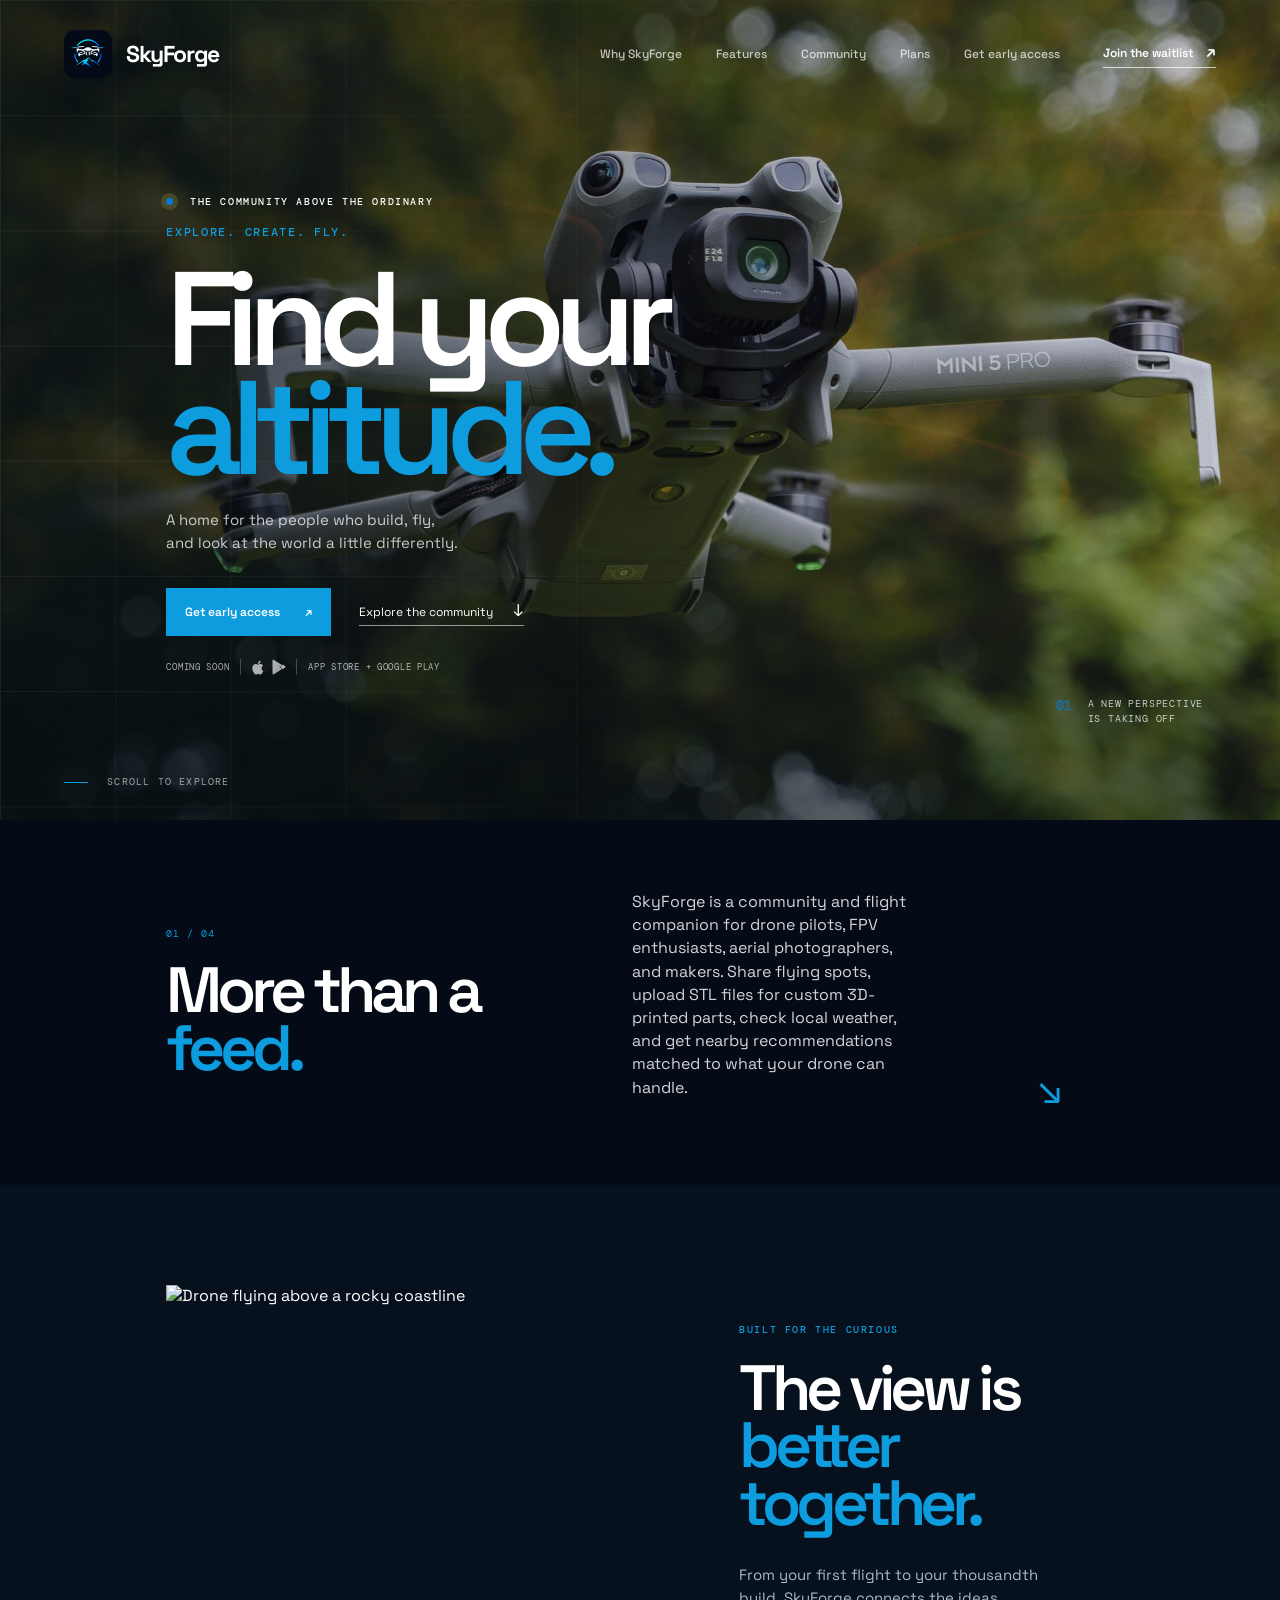
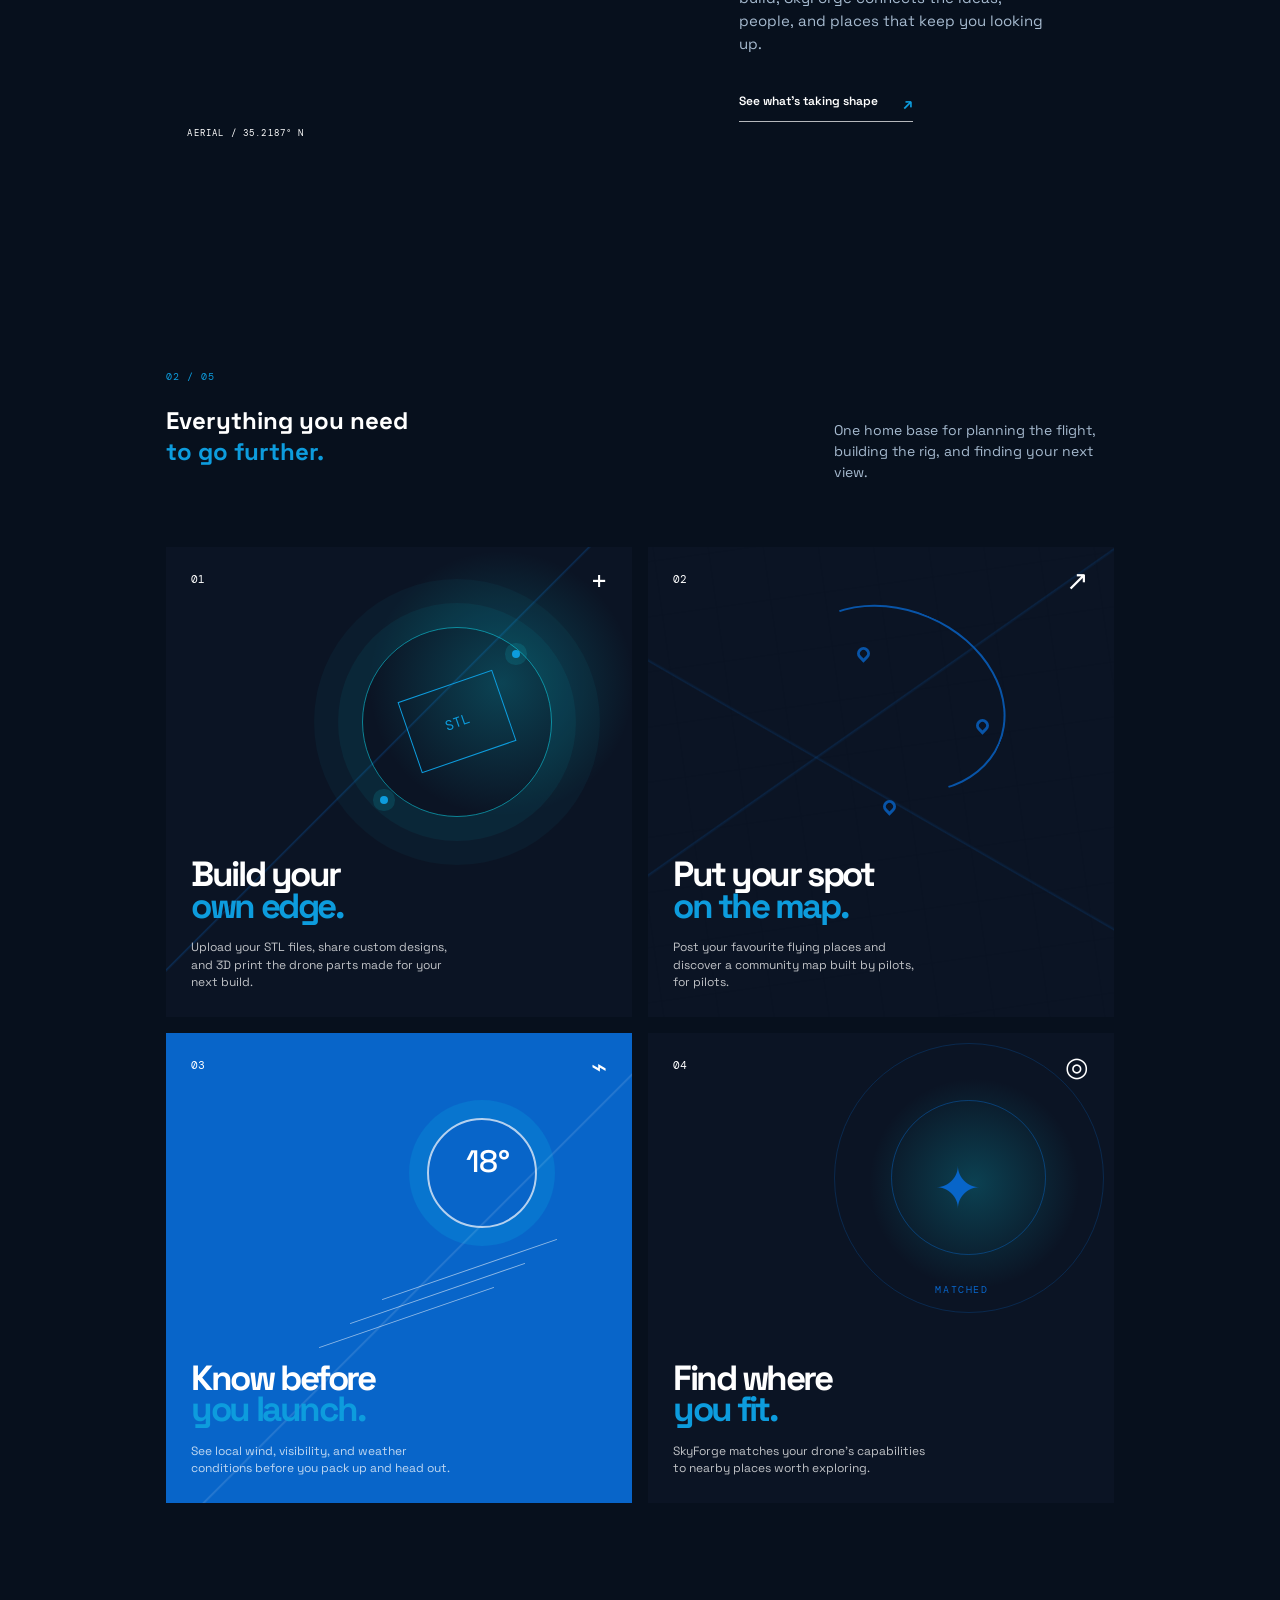
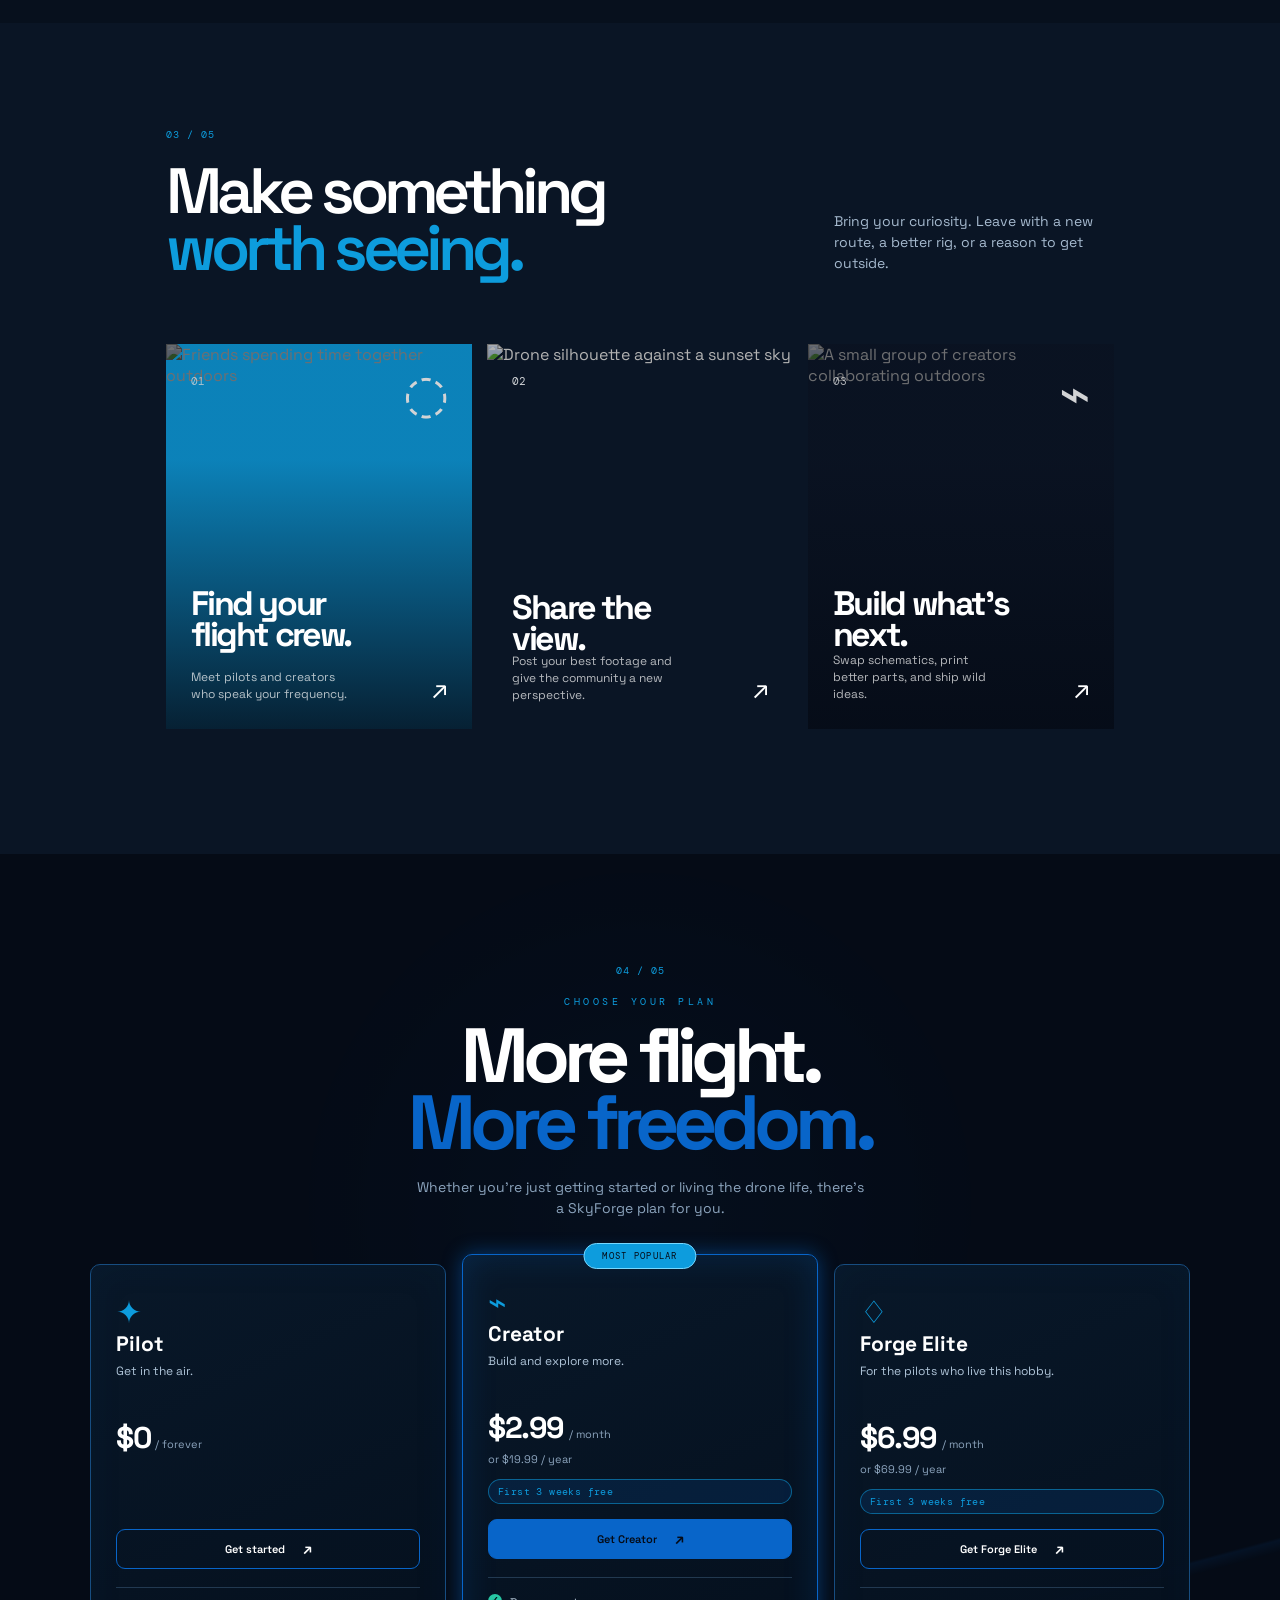
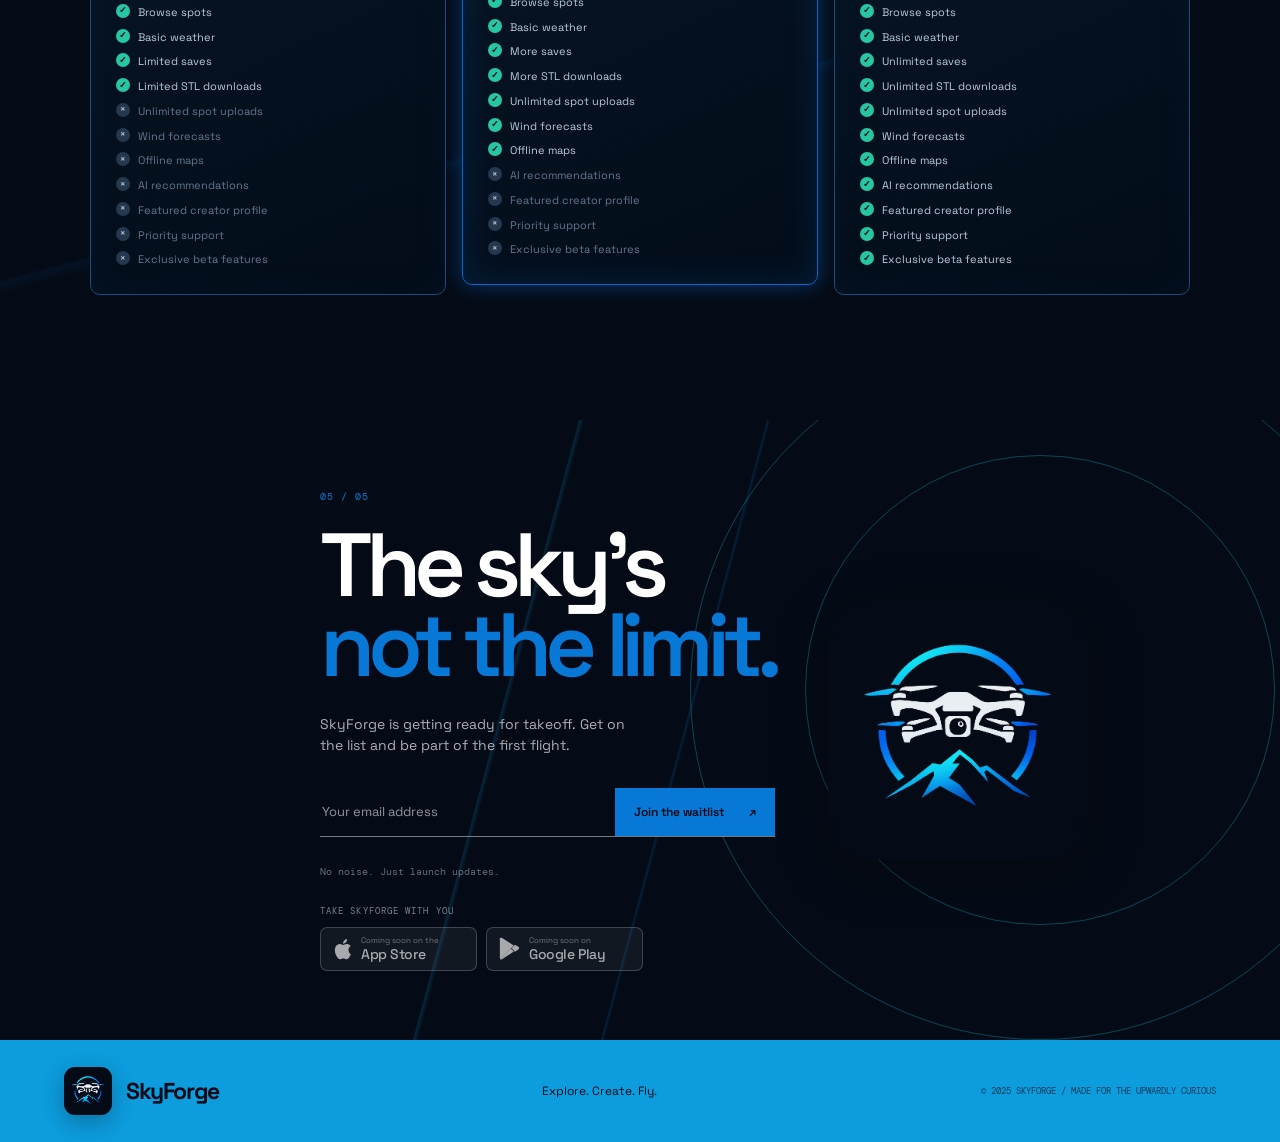
==== index.html @ 6ce34bd1 "Show app availability in hero" ====
<!doctype html>
<html lang="en">
  <head>
    <meta charset="UTF-8" />
    <meta name="viewport" content="width=device-width, initial-scale=1.0" />
    <meta name="description" content="SkyForge is the home base for pilots, makers, and curious people who see the world from above." />
    <title>SkyForge — Find your altitude</title>
    <link rel="icon" type="image/png" href="logo-transparent.png" />
    <link rel="preconnect" href="https://fonts.googleapis.com" />
    <link rel="preconnect" href="https://fonts.gstatic.com" crossorigin />
    <link href="https://fonts.googleapis.com/css2?family=DM+Mono:wght@400;500&family=Space+Grotesk:wght@400;500;600;700&display=swap" rel="stylesheet" />
    <link rel="stylesheet" href="styles.css" />
  </head>
  <body>
    <header class="site-header">
      <a class="brand" href="#top" aria-label="SkyForge home">
        <img class="brand-icon" src="logo-transparent.png" alt="" />
        <span>SkyForge</span>
      </a>
      <nav class="nav-links" aria-label="Main navigation">
        <a href="#why">Why SkyForge</a>
        <a href="#features">Features</a>
        <a href="#community">Community</a>
        <a href="#plans">Plans</a>
        <a href="#join">Get early access</a>
      </nav>
      <a class="nav-cta" href="#join">Join the waitlist <span aria-hidden="true">↗</span></a>
      <button class="menu-toggle" aria-label="Open navigation" aria-expanded="false"><span></span><span></span></button>
    </header>

    <main id="top">
      <section class="hero" aria-labelledby="hero-title">
        <div class="hero-art" role="img" aria-label="Aerial view of a mountain ridge and forest"></div>
        <div class="hero-scrim"></div>
        <div class="hero-grid"></div>
        <div class="hero-copy reveal">
          <p class="eyebrow"><span class="live-dot"></span> The community above the ordinary</p>
          <p class="hero-slogan">Explore. Create. Fly.</p>
          <h1 id="hero-title">Find your<br /><em>altitude.</em></h1>
          <p class="hero-intro">A home for the people who build, fly, and look at the world a little differently.</p>
          <div class="hero-actions">
            <a class="button button-primary" href="#join">Get early access <span aria-hidden="true">↗</span></a>
            <a class="text-link" href="#community">Explore the community <span aria-hidden="true">↓</span></a>
          </div>
          <div class="hero-apps" aria-label="SkyForge mobile apps coming soon">
            <span>Coming soon</span>
            <div class="hero-store-marks" aria-hidden="true">
              <svg class="hero-store-mark" viewBox="0 0 24 28"><path d="M19.7 14.8c0-3.1 2.6-4.6 2.7-4.7-1.5-2.1-3.8-2.4-4.6-2.5-2-.2-3.9 1.2-4.9 1.2-1 0-2.5-1.2-4.2-1.2-2.2 0-4.2 1.3-5.3 3.3-2.3 4-.6 9.9 1.6 13.1 1.1 1.6 2.3 3.3 4 3.2 1.6-.1 2.2-1 4.1-1s2.4 1 4.1 1c1.7 0 2.8-1.6 3.8-3.2 1.2-1.8 1.7-3.6 1.7-3.7-.1 0-3-.9-3-5.5ZM16.5 5.5c.9-1.1 1.5-2.6 1.3-4.1-1.3.1-2.9.9-3.8 2-.8.9-1.5 2.4-1.3 3.8 1.4.1 2.8-.7 3.8-1.7Z" /></svg>
              <svg class="hero-store-mark hero-play-mark" viewBox="0 0 28 31"><path d="M1.6 1.1c-.4.5-.6 1.2-.6 2v24.8c0 .8.2 1.5.6 2L15.7 15.5 1.6 1.1Z" /><path d="m19.8 19.6-4.1-4.1L1.6 29.9c.6.6 1.5.7 2.4.2l15.8-10.5Z" /><path d="m19.8 11.4-15.8-10c-.9-.6-1.8-.4-2.4.2l14.1 14.1 4.1-4.3Z" /><path d="m26 13.3-4.6-2.9-4.6 4.8 4.6 4.6 4.6-2.9c1.4-.9 1.4-2.7 0-3.6Z" /></svg>
            </div>
            <span>App Store + Google Play</span>
          </div>
        </div>
        <div class="hero-stat reveal reveal-delay-1">
          <span class="stat-number">01</span>
          <span class="stat-label">A new perspective<br />is taking off</span>
        </div>
        <div class="scroll-cue"><span></span> Scroll to explore</div>
      </section>

      <section class="signal-band" id="why" aria-label="SkyForge highlights">
        <div class="signal-intro"><span class="section-index">01 / 04</span><h2>More than a<br /><em>feed.</em></h2></div>
        <p class="signal-description">SkyForge is a community and flight companion for drone pilots, FPV enthusiasts, aerial photographers, and makers. Share flying spots, upload STL files for custom 3D-printed parts, check local weather, and get nearby recommendations matched to what your drone can handle.</p>
        <div class="signal-arrow" aria-hidden="true">↘</div>
      </section>

      <section class="manifesto" aria-labelledby="manifesto-title">
        <div class="manifesto-image image-frame">
          <img src="https://images.unsplash.com/photo-1473968512647-3e447244af8f?auto=format&fit=crop&w=1200&q=85" alt="Drone flying above a rocky coastline" />
          <span class="image-label">AERIAL / 35.2187° N</span>
        </div>
        <div class="manifesto-copy">
          <p class="eyebrow dark-eyebrow">Built for the curious</p>
          <h2 id="manifesto-title">The view is<br /><em>better together.</em></h2>
          <p>From your first flight to your thousandth build, SkyForge connects the ideas, people, and places that keep you looking up.</p>
          <a class="arrow-link" href="#join">See what’s taking shape <span aria-hidden="true">↗</span></a>
        </div>
      </section>

      <section class="features" id="features" aria-labelledby="features-title">
        <div class="features-heading">
          <div>
            <span class="section-index">02 / 05</span>
            <h2 id="features-title">Everything you need<br /><em>to go further.</em></h2>
          </div>
          <p>One home base for planning the flight, building the rig, and finding your next view.</p>
        </div>
        <div class="feature-grid">
          <article class="feature-card feature-build">
            <div class="feature-topline"><span class="feature-number">01</span><span class="feature-symbol">+</span></div>
            <div class="feature-visual build-visual" aria-hidden="true"><span class="build-ring"></span><span class="build-part">STL</span><span class="build-node build-node-one"></span><span class="build-node build-node-two"></span></div>
            <div class="feature-copy"><h3>Build your<br /><em>own edge.</em></h3><p>Upload your STL files, share custom designs, and 3D print the drone parts made for your next build.</p></div>
          </article>
          <article class="feature-card feature-map">
            <div class="feature-topline"><span class="feature-number">02</span><span class="feature-symbol">↗</span></div>
            <div class="feature-visual map-visual" aria-hidden="true"><span class="map-grid"></span><span class="map-route"></span><span class="map-pin pin-one"></span><span class="map-pin pin-two"></span><span class="map-pin pin-three"></span></div>
            <div class="feature-copy"><h3>Put your spot<br /><em>on the map.</em></h3><p>Post your favourite flying places and discover a community map built by pilots, for pilots.</p></div>
          </article>
          <article class="feature-card feature-weather">
            <div class="feature-topline"><span class="feature-number">03</span><span class="feature-symbol">⌁</span></div>
            <div class="feature-visual weather-visual" aria-hidden="true"><span class="weather-sun"></span><span class="weather-line line-one"></span><span class="weather-line line-two"></span><span class="weather-line line-three"></span><span class="weather-temp">18°</span></div>
            <div class="feature-copy"><h3>Know before<br /><em>you launch.</em></h3><p>See local wind, visibility, and weather conditions before you pack up and head out.</p></div>
          </article>
          <article class="feature-card feature-match">
            <div class="feature-topline"><span class="feature-number">04</span><span class="feature-symbol">◎</span></div>
            <div class="feature-visual match-visual" aria-hidden="true"><span class="match-orbit orbit-small"></span><span class="match-orbit orbit-large"></span><span class="match-drone">✦</span><span class="match-label">MATCHED</span></div>
            <div class="feature-copy"><h3>Find where<br /><em>you fit.</em></h3><p>SkyForge matches your drone's capabilities to nearby places worth exploring.</p></div>
          </article>
        </div>
      </section>

      <section class="community" id="community" aria-labelledby="community-title">
        <div class="community-heading">
          <div><span class="section-index">03 / 05</span><h2 id="community-title">Make something<br /><em>worth seeing.</em></h2></div>
          <p>Bring your curiosity. Leave with a new route, a better rig, or a reason to get outside.</p>
        </div>
        <div class="community-grid">
          <article class="community-card card-orange card-photo">
            <img src="https://images.unsplash.com/photo-1529156069898-49953e39b3ac?auto=format&fit=crop&w=900&q=85" alt="Friends spending time together outdoors" />
            <div><span class="card-number">01</span><span class="card-icon">◌</span></div>
            <h3>Find your<br />flight crew.</h3>
            <p>Meet pilots and creators who speak your frequency.</p>
            <span class="card-arrow" aria-hidden="true">↗</span>
          </article>
          <article class="community-card card-image">
            <img src="https://images.unsplash.com/photo-1508614589041-895b88991e3e?auto=format&fit=crop&w=900&q=85" alt="Drone silhouette against a sunset sky" />
            <div class="image-card-overlay"><span class="card-number">02</span><h3>Share the<br />view.</h3><p>Post your best footage and give the community a new perspective.</p><span class="card-arrow" aria-hidden="true">↗</span></div>
          </article>
          <article class="community-card card-dark card-photo">
            <img src="https://images.unsplash.com/photo-1521737711867-e3b97375f902?auto=format&fit=crop&w=900&q=85" alt="A small group of creators collaborating outdoors" />
            <div><span class="card-number">03</span><span class="card-icon">⌁</span></div>
            <h3>Build what’s<br />next.</h3>
            <p>Swap schematics, print better parts, and ship wild ideas.</p>
            <span class="card-arrow" aria-hidden="true">↗</span>
          </article>
        </div>
      </section>

      <section class="plans" id="plans" aria-labelledby="plans-title">
        <div class="plans-heading">
          <span class="section-index plans-index">04 / 05</span>
          <p class="plans-kicker">Choose your plan</p>
          <h2 id="plans-title">More flight.<br /><em>More freedom.</em></h2>
          <p class="plans-intro">Whether you're just getting started or living the drone life, there's a SkyForge plan for you.</p>
        </div>
        <div class="plan-grid">
          <article class="plan-card">
            <div class="plan-icon">✦</div>
            <h3>Pilot</h3>
            <p class="plan-tagline">Get in the air.</p>
            <p class="plan-price"><strong>$0</strong><span>/ forever</span></p>
            <p class="plan-trial plan-trial-placeholder" aria-hidden="true">First 3 weeks free</p>
            <a class="plan-button" href="#join">Get started <span aria-hidden="true">↗</span></a>
            <ul class="plan-benefits">
              <li>Browse spots</li><li>Basic weather</li><li>Limited saves</li><li>Limited STL downloads</li><li class="unavailable">Unlimited spot uploads</li><li class="unavailable">Wind forecasts</li><li class="unavailable">Offline maps</li><li class="unavailable">AI recommendations</li><li class="unavailable">Featured creator profile</li><li class="unavailable">Priority support</li><li class="unavailable">Exclusive beta features</li>
            </ul>
          </article>
          <article class="plan-card plan-card-featured">
            <span class="popular-badge">Most popular</span>
            <div class="plan-icon">⌁</div>
            <h3>Creator</h3>
            <p class="plan-tagline">Build and explore more.</p>
            <p class="plan-price"><strong>$2.99</strong><span>/ month<br />or $19.99 / year</span></p>
            <p class="plan-trial">First 3 weeks free</p>
            <a class="plan-button" href="#join">Get Creator <span aria-hidden="true">↗</span></a>
            <ul class="plan-benefits">
              <li>Browse spots</li><li>Basic weather</li><li>More saves</li><li>More STL downloads</li><li>Unlimited spot uploads</li><li>Wind forecasts</li><li>Offline maps</li><li class="unavailable">AI recommendations</li><li class="unavailable">Featured creator profile</li><li class="unavailable">Priority support</li><li class="unavailable">Exclusive beta features</li>
            </ul>
          </article>
          <article class="plan-card">
            <div class="plan-icon">♢</div>
            <h3>Forge Elite</h3>
            <p class="plan-tagline">For the pilots who live this hobby.</p>
            <p class="plan-price"><strong>$6.99</strong><span>/ month<br />or $69.99 / year</span></p>
            <p class="plan-trial">First 3 weeks free</p>
            <a class="plan-button" href="#join">Get Forge Elite <span aria-hidden="true">↗</span></a>
            <ul class="plan-benefits">
              <li>Browse spots</li><li>Basic weather</li><li>Unlimited saves</li><li>Unlimited STL downloads</li><li>Unlimited spot uploads</li><li>Wind forecasts</li><li>Offline maps</li><li>AI recommendations</li><li>Featured creator profile</li><li>Priority support</li><li>Exclusive beta features</li>
            </ul>
          </article>
        </div>
      </section>

      <section class="join-section" id="join" aria-labelledby="join-title">
        <div class="join-orbit orbit-one"></div><div class="join-orbit orbit-two"></div>
        <div class="join-content">
          <span class="section-index light-index">05 / 05</span>
          <h2 id="join-title">The sky’s<br /><em>not the limit.</em></h2>
          <p>SkyForge is getting ready for takeoff. Get on the list and be part of the first flight.</p>
          <form class="waitlist-form" id="waitlist-form">
            <label class="sr-only" for="email">Your email address</label>
            <input id="email" name="email" type="email" placeholder="Your email address" autocomplete="email" required />
            <button class="button button-light" type="submit">Join the waitlist <span aria-hidden="true">↗</span></button>
          </form>
          <p class="form-note" id="form-note">No noise. Just launch updates.</p>
          <div class="app-downloads" aria-label="SkyForge mobile apps coming soon">
            <p class="app-downloads-label">Take SkyForge with you</p>
            <div class="store-badges">
              <div class="store-badge" aria-label="Coming soon to the App Store">
                <svg class="store-mark apple-mark" viewBox="0 0 24 28" aria-hidden="true"><path d="M19.7 14.8c0-3.1 2.6-4.6 2.7-4.7-1.5-2.1-3.8-2.4-4.6-2.5-2-.2-3.9 1.2-4.9 1.2-1 0-2.5-1.2-4.2-1.2-2.2 0-4.2 1.3-5.3 3.3-2.3 4-.6 9.9 1.6 13.1 1.1 1.6 2.3 3.3 4 3.2 1.6-.1 2.2-1 4.1-1s2.4 1 4.1 1c1.7 0 2.8-1.6 3.8-3.2 1.2-1.8 1.7-3.6 1.7-3.7-.1 0-3-.9-3-5.5ZM16.5 5.5c.9-1.1 1.5-2.6 1.3-4.1-1.3.1-2.9.9-3.8 2-.8.9-1.5 2.4-1.3 3.8 1.4.1 2.8-.7 3.8-1.7Z" /></svg>
                <span><small>Coming soon on the</small><strong>App Store</strong></span>
              </div>
              <div class="store-badge" aria-label="Coming soon on Google Play">
                <svg class="store-mark play-mark" viewBox="0 0 28 31" aria-hidden="true"><path d="M1.6 1.1c-.4.5-.6 1.2-.6 2v24.8c0 .8.2 1.5.6 2L15.7 15.5 1.6 1.1Z" /><path d="m19.8 19.6-4.1-4.1L1.6 29.9c.6.6 1.5.7 2.4.2l15.8-10.5Z" /><path d="m19.8 11.4-15.8-10c-.9-.6-1.8-.4-2.4.2l14.1 14.1 4.1-4.3Z" /><path d="m26 13.3-4.6-2.9-4.6 4.8 4.6 4.6 4.6-2.9c1.4-.9 1.4-2.7 0-3.6Z" /></svg>
                <span><small>Coming soon on</small><strong>Google Play</strong></span>
              </div>
            </div>
          </div>
        </div>
        <img class="join-logo" src="logo-transparent.png" alt="" aria-hidden="true" />
      </section>
    </main>

    <footer class="site-footer">
      <a class="brand" href="#top"><img class="brand-icon" src="logo-transparent.png" alt="" /><span>SkyForge</span></a>
      <p>Explore. Create. Fly.</p>
      <p class="footer-meta">© 2025 SkyForge / Made for the upwardly curious</p>
    </footer>
    <script src="script.js"></script>
  </body>
</html>
---- styles.css ----
:root {
  --ink: #050b16;
  --muted: #60758d;
  --cream: #07101d;
  --orange: #0d9cdd;
  --orange-deep: #0865c9;
  --lime: #0878d6;
  --line: rgba(18, 24, 32, .16);
  --mono: "DM Mono", monospace;
  --display: "Space Grotesk", sans-serif;
}

* { box-sizing: border-box; }
html { scroll-behavior: smooth; }
body { margin: 0; color: var(--ink); background: var(--cream); font-family: var(--display); }
a { color: inherit; text-decoration: none; }
button, input { font: inherit; }
.sr-only { position: absolute; width: 1px; height: 1px; padding: 0; margin: -1px; overflow: hidden; clip: rect(0,0,0,0); white-space: nowrap; border: 0; }

.site-header { position: absolute; z-index: 10; top: 0; left: 0; width: 100%; padding: 30px 5vw; display: flex; align-items: center; justify-content: space-between; color: white; }
.brand { display: inline-flex; align-items: center; gap: 14px; font-weight: 700; font-size: 23px; letter-spacing: -.06em; }
.brand-icon { width: 48px; height: 48px; border: 3px solid var(--ink); border-radius: 11px; background: var(--ink); box-shadow: 0 7px 22px rgba(5, 11, 22, .28); }
.nav-links { display: flex; gap: 34px; margin-left: auto; margin-right: 43px; font-size: 12px; font-weight: 500; }
.nav-links a { opacity: .72; transition: opacity .2s; }.nav-links a:hover { opacity: 1; }
.nav-cta { border-bottom: 1px solid rgba(255,255,255,.7); padding-bottom: 5px; font-size: 12px; font-weight: 600; }.nav-cta span { margin-left: 10px; font-size: 16px; }
.menu-toggle { display: none; border: 0; background: none; color: white; padding: 8px; }.menu-toggle span { display: block; width: 23px; height: 1px; margin: 5px; background: currentColor; }

.hero { height: min(820px, 92vh); min-height: 650px; position: relative; display: flex; align-items: center; color: white; overflow: hidden; background: #050b16; }
.hero-art { position: absolute; inset: 0; background: url("drone-hero.jpg") center center / cover; transform: scale(1.03); animation: drift 14s ease-out both; }
.hero-scrim { position: absolute; inset: 0; background: linear-gradient(90deg, rgba(6,15,20,.8) 0%, rgba(6,15,20,.35) 50%, rgba(6,15,20,.08) 100%), linear-gradient(0deg, rgba(5,12,15,.55), transparent 35%); }
.hero-grid { position: absolute; inset: 0; opacity: .15; background-image: linear-gradient(rgba(255,255,255,.4) 1px, transparent 1px), linear-gradient(90deg, rgba(255,255,255,.4) 1px, transparent 1px); background-size: 9vw 9vw; mask-image: linear-gradient(90deg, black, transparent 70%); }
.hero-copy { position: relative; z-index: 1; width: min(800px, 85vw); margin-left: 13vw; margin-top: 50px; }.eyebrow { margin: 0 0 24px; font: 500 10px var(--mono); letter-spacing: .16em; text-transform: uppercase; }.hero-slogan { margin: -8px 0 25px; color: var(--orange); font: 500 12px var(--mono); letter-spacing: .14em; text-transform: uppercase; }.live-dot { display: inline-block; width: 7px; height: 7px; margin-right: 9px; border-radius: 50%; background: var(--lime); box-shadow: 0 0 0 5px rgba(213,243,107,.15); }
h1, h2, h3, p { margin-top: 0; }.hero h1 { margin-bottom: 26px; font-size: clamp(70px, 10.4vw, 155px); line-height: .82; letter-spacing: -.09em; font-weight: 600; }.hero h1 em, h2 em { color: var(--orange); font-style: normal; }.hero-intro { width: 300px; margin-bottom: 34px; color: rgba(255,255,255,.76); font-size: 15px; line-height: 1.5; }.hero-actions { display: flex; align-items: center; gap: 28px; }.hero-apps { display: flex; align-items: center; gap: 11px; margin-top: 23px; color: rgba(255,255,255,.66); font: 9px var(--mono); letter-spacing: .08em; text-transform: uppercase; }.hero-store-marks { display: flex; align-items: center; gap: 8px; padding: 0 10px; border-right: 1px solid rgba(255,255,255,.24); border-left: 1px solid rgba(255,255,255,.24); }.hero-store-mark { width: 13px; height: 15px; fill: currentColor; }.hero-play-mark { width: 14px; height: 16px; }.button { display: inline-flex; align-items: center; justify-content: center; gap: 25px; border: 0; padding: 16px 19px; font-size: 12px; font-weight: 600; cursor: pointer; transition: background .2s, transform .2s; }.button:hover { transform: translateY(-2px); }.button-primary { color: white; background: var(--orange); }.button-primary:hover { background: var(--orange-deep); }.text-link { padding-bottom: 4px; border-bottom: 1px solid rgba(255,255,255,.55); font-size: 12px; }.text-link span { margin-left: 17px; font-size: 17px; }.hero-stat { position: absolute; right: 6vw; bottom: 94px; z-index: 1; display: flex; gap: 16px; align-items: flex-start; }.stat-number { color: var(--lime); font: 13px var(--mono); }.stat-label { color: rgba(255,255,255,.75); font: 10px/1.45 var(--mono); text-transform: uppercase; letter-spacing: .08em; }.scroll-cue { position: absolute; z-index: 1; bottom: 32px; left: 5vw; color: rgba(255,255,255,.6); font: 10px var(--mono); letter-spacing: .12em; text-transform: uppercase; }.scroll-cue span { display: inline-block; width: 24px; height: 1px; margin-right: 12px; vertical-align: middle; background: var(--orange); }
h1, h2, h3, p { margin-top: 0; }.hero h1 { margin-bottom: 26px; font-size: clamp(70px, 10.4vw, 155px); line-height: .82; letter-spacing: -.09em; font-weight: 600; }.hero h1 em, h2 em { color: var(--orange); font-style: normal; }.hero-intro { width: 300px; margin-bottom: 34px; color: rgba(255,255,255,.76); font-size: 15px; line-height: 1.5; }.hero-actions { display: flex; align-items: center; gap: 28px; }.button { display: inline-flex; align-items: center; justify-content: center; gap: 25px; border: 0; padding: 16px 19px; font-size: 12px; font-weight: 600; cursor: pointer; transition: background .2s, transform .2s; }.button:hover { transform: translateY(-2px); }.button-primary { color: white; background: var(--orange); }.button-primary:hover { background: var(--orange-deep); }.text-link { padding-bottom: 4px; border-bottom: 1px solid rgba(255,255,255,.55); font-size: 12px; }.text-link span { margin-left: 17px; font-size: 17px; }.hero-stat { position: absolute; right: 6vw; bottom: 94px; z-index: 1; display: flex; gap: 16px; align-items: flex-start; }.stat-number { color: var(--lime); font: 13px var(--mono); }.stat-label { color: rgba(255,255,255,.75); font: 10px/1.45 var(--mono); text-transform: uppercase; letter-spacing: .08em; }.scroll-cue { position: absolute; z-index: 1; bottom: 32px; left: 5vw; color: rgba(255,255,255,.6); font: 10px var(--mono); letter-spacing: .12em; text-transform: uppercase; }.scroll-cue span { display: inline-block; width: 24px; height: 1px; margin-right: 12px; vertical-align: middle; background: var(--orange); }

.signal-band { min-height: 300px; display: grid; grid-template-columns: 1.2fr 1fr .25fr; gap: 8vw; align-items: center; padding: 70px 13vw; background: var(--ink); color: white; }.section-index { display: block; margin-bottom: 22px; color: var(--orange); font: 10px var(--mono); letter-spacing: .1em; }.signal-band h2, .manifesto h2, .community h2, .join-section h2 { margin: 0; font-size: clamp(43px, 5vw, 74px); line-height: .9; letter-spacing: -.08em; font-weight: 600; }.signal-band h2 em { color: var(--orange); }.signal-description { max-width: 285px; font-size: 16px; line-height: 1.45; opacity: .82; }.signal-arrow { align-self: end; color: var(--orange); font-size: 40px; }
.manifesto { display: grid; grid-template-columns: 1.1fr .9fr; min-height: 650px; align-items: center; gap: 9vw; padding: 100px 13vw; color: white; background: #07101d; }.image-frame { position: relative; }.manifesto-image { height: 475px; overflow: hidden; }.manifesto-image img { width: 100%; height: 100%; object-fit: cover; filter: saturate(.8); }.image-label { position: absolute; bottom: 21px; left: 21px; color: white; font: 9px var(--mono); letter-spacing: .13em; }.dark-eyebrow { color: var(--orange); }.manifesto h2 { margin-bottom: 30px; }.manifesto-copy > p:not(.eyebrow) { max-width: 315px; color: #a6bacf; font-size: 15px; line-height: 1.55; }.arrow-link { display: inline-flex; gap: 25px; margin-top: 22px; border-bottom: 1px solid rgba(255,255,255,.7); padding-bottom: 7px; font-size: 12px; font-weight: 600; }.arrow-link span { color: var(--orange); font-size: 16px; }
.community { padding: 105px 13vw 125px; color: white; background: #0a1525; }.community-heading { display: flex; justify-content: space-between; align-items: end; margin-bottom: 66px; }.community-heading > p { max-width: 280px; margin-bottom: 4px; color: #a6bacf; font-size: 14px; line-height: 1.5; }.community-grid { display: grid; grid-template-columns: repeat(3, 1fr); gap: 15px; }.community-card { position: relative; min-height: 385px; padding: 25px; overflow: hidden; }.card-orange { color: var(--ink); background: var(--orange); }.card-dark { color: white; background: #0b1424; }.card-number { font: 11px var(--mono); opacity: .8; }.card-icon { position: absolute; right: 23px; top: 16px; font-size: 53px; font-weight: 300; }.community-card h3 { position: absolute; left: 25px; bottom: 78px; margin: 0; font-size: 34px; line-height: .93; letter-spacing: -.07em; }.community-card p { position: absolute; left: 25px; bottom: 26px; max-width: 170px; margin: 0; font-size: 12px; line-height: 1.4; opacity: .7; }.card-arrow { position: absolute; right: 24px; bottom: 23px; font-size: 26px; }.card-image { padding: 0; color: white; }.card-image img { width: 100%; height: 100%; object-fit: cover; filter: brightness(.7); transition: transform .6s; }.card-image:hover img { transform: scale(1.06); }.image-card-overlay { position: absolute; inset: 0; padding: 25px; }.image-card-overlay h3 { bottom: 25px; }
.card-photo { color: white; }.card-photo img { position: absolute; inset: 0; width: 100%; height: 100%; object-fit: cover; filter: brightness(.52) saturate(.8); transition: transform .6s; }.card-photo:after { content: ""; position: absolute; inset: 0; background: linear-gradient(0deg, rgba(5,11,22,.85), rgba(5,11,22,.18) 70%); pointer-events: none; }.card-photo > div, .card-photo h3, .card-photo p, .card-photo .card-arrow { z-index: 1; }.card-photo:hover img { transform: scale(1.06); }.image-card-overlay h3 { bottom: 74px; }.image-card-overlay p { bottom: 25px; }
.features { padding: 110px 13vw 120px; color: white; background: #07101d; }.features-heading { display: flex; align-items: end; justify-content: space-between; margin-bottom: 60px; }.features-heading > p { max-width: 280px; margin-bottom: 4px; color: #a6bacf; font-size: 14px; line-height: 1.5; }.feature-grid { display: grid; grid-template-columns: repeat(2, 1fr); gap: 16px; }.feature-card { position: relative; min-height: 470px; padding: 25px; overflow: hidden; color: white; background: #0b1424; }.feature-card:nth-child(2) { color: white; background: #0b1424; }.feature-card:nth-child(3) { color: white; background: #0865c9; }.feature-card:nth-child(4) { color: white; background: #0b1424; }.feature-topline { position: relative; z-index: 2; display: flex; justify-content: space-between; font: 11px var(--mono); }.feature-symbol { font-size: 27px; line-height: .7; }.feature-copy { position: absolute; z-index: 2; right: 25px; bottom: 25px; left: 25px; max-width: 300px; }.feature-copy h3 { margin-bottom: 17px; font-size: 35px; line-height: .9; letter-spacing: -.07em; }.feature-copy h3 em { color: var(--orange); font-style: normal; }.feature-copy p { max-width: 260px; margin-bottom: 0; font-size: 12px; line-height: 1.45; opacity: .74; }.feature-visual { position: absolute; inset: 0; overflow: hidden; }.build-visual { background: radial-gradient(circle at 72% 29%, rgba(13,224,244,.23), transparent 28%), linear-gradient(135deg, transparent 45%, rgba(8,125,244,.22) 45.2%, transparent 45.5%); }.build-ring { position: absolute; width: 190px; height: 190px; top: 80px; right: 80px; border: 1px solid rgba(13,224,244,.55); border-radius: 50%; box-shadow: 0 0 0 24px rgba(13,224,244,.05), 0 0 0 48px rgba(13,224,244,.04); }.build-part { position: absolute; top: 137px; right: 125px; display: grid; width: 100px; height: 75px; place-items: center; border: 1px solid var(--orange); color: var(--orange); font: 14px var(--mono); transform: rotate(-19deg); }.build-node { position: absolute; width: 8px; height: 8px; border-radius: 50%; background: var(--orange); box-shadow: 0 0 0 7px rgba(13,224,244,.12); }.build-node-one { top: 103px; right: 112px; }.build-node-two { top: 249px; right: 244px; }.map-visual { opacity: .8; background: linear-gradient(145deg, transparent 41%, rgba(8,125,244,.18) 41.2%, transparent 41.6%), linear-gradient(30deg, transparent 48%, rgba(8,125,244,.17) 48.2%, transparent 48.6%); }.map-grid { position: absolute; inset: 0; opacity: .35; background-image: linear-gradient(rgba(5,11,22,.18) 1px, transparent 1px), linear-gradient(90deg, rgba(5,11,22,.18) 1px, transparent 1px); background-size: 42px 42px; transform: rotate(-8deg) scale(1.3); }.map-route { position: absolute; top: 62px; right: 105px; width: 230px; height: 180px; border: 2px solid var(--orange-deep); border-left-color: transparent; border-bottom-color: transparent; border-radius: 50%; transform: rotate(23deg); }.map-pin { position: absolute; width: 13px; height: 13px; border: 3px solid currentColor; border-radius: 50% 50% 50% 0; color: var(--orange-deep); transform: rotate(-45deg); }.pin-one { top: 100px; right: 244px; }.pin-two { top: 172px; right: 125px; }.pin-three { top: 253px; right: 218px; }.weather-visual { background: linear-gradient(135deg, transparent 54%, rgba(255,255,255,.14) 54.2%, transparent 54.5%); }.weather-sun { position: absolute; top: 85px; right: 95px; width: 110px; height: 110px; border: 2px solid rgba(255,255,255,.7); border-radius: 50%; box-shadow: 0 0 0 18px rgba(13,224,244,.12); }.weather-temp { position: absolute; top: 108px; right: 122px; font-size: 31px; font-weight: 500; }.weather-line { position: absolute; right: 70px; width: 185px; height: 1px; background: rgba(255,255,255,.55); transform: rotate(-19deg); }.line-one { top: 236px; }.line-two { top: 260px; right: 102px; }.line-three { top: 284px; right: 133px; }.match-visual { background: radial-gradient(circle at 70% 32%, rgba(13,224,244,.22), transparent 23%); }.match-orbit { position: absolute; top: 67px; right: 68px; border: 1px solid rgba(8,125,244,.35); border-radius: 50%; }.orbit-small { width: 155px; height: 155px; }.orbit-large { width: 270px; height: 270px; top: 10px; right: 10px; border-color: rgba(8,125,244,.2); }.match-drone { position: absolute; top: 119px; right: 132px; color: var(--orange-deep); font-size: 57px; }.match-label { position: absolute; top: 250px; right: 125px; font: 10px var(--mono); letter-spacing: .16em; color: var(--orange-deep); }
.plans { position: relative; padding: 110px 6vw 125px; color: white; background: #050b16; overflow: hidden; }.plans:before { content: ""; position: absolute; inset: 0; opacity: .28; background: linear-gradient(165deg, transparent 68%, rgba(8,125,244,.25) 68.2%, transparent 69%), radial-gradient(circle at 50% 30%, rgba(8,125,244,.12), transparent 36%); pointer-events: none; }.plans-heading { position: relative; z-index: 1; text-align: center; }.plans-index { margin-bottom: 18px; color: var(--orange); }.plans-kicker { margin-bottom: 14px; color: var(--orange); font: 10px var(--mono); letter-spacing: .35em; text-transform: uppercase; }.plans h2 { margin-bottom: 20px; font-size: clamp(48px, 6vw, 82px); line-height: .88; letter-spacing: -.08em; }.plans h2 em { color: var(--orange-deep); font-style: normal; }.plans-intro { max-width: 450px; margin: 0 auto; color: #8ca4bd; font-size: 14px; line-height: 1.5; }.plan-grid { position: relative; z-index: 1; display: grid; grid-template-columns: repeat(3, 1fr); gap: 16px; max-width: 1100px; margin: 45px auto 0; }.plan-card { position: relative; min-height: 480px; padding: 27px 25px; border: 1px solid #174d80; border-radius: 10px; background: linear-gradient(155deg, rgba(9,24,42,.95), rgba(3,12,25,.95)); box-shadow: inset 0 0 35px rgba(7,60,111,.08); }.plan-card-featured { border-color: var(--orange-deep); box-shadow: 0 0 20px rgba(8,125,244,.4), inset 0 0 35px rgba(8,125,244,.16); transform: translateY(-10px); }.popular-badge { position: absolute; top: -12px; left: 50%; padding: 6px 18px; border: 1px solid #76d8ff; border-radius: 30px; color: var(--ink); background: var(--orange); font: 9px var(--mono); letter-spacing: .14em; text-transform: uppercase; transform: translateX(-50%); white-space: nowrap; }.plan-icon { height: 38px; color: var(--orange); font-size: 31px; }.plan-card h3 { margin: 0 0 6px; font-size: 21px; }.plan-tagline { min-height: 36px; margin-bottom: 19px; color: #afc4d8; font-size: 12px; }.plan-price { min-height: 61px; margin-bottom: 18px; }.plan-price strong { display: inline-block; font-size: 30px; letter-spacing: -.05em; }.plan-price span { margin-left: 5px; color: #8ca4bd; font-size: 11px; line-height: 1.4; }.plan-button { display: flex; align-items: center; justify-content: center; gap: 18px; width: 100%; min-height: 40px; border: 1px solid var(--orange-deep); border-radius: 9px; color: white; font-size: 11px; font-weight: 600; }.plan-card-featured .plan-button { color: var(--ink); background: var(--orange-deep); }.plan-button span { font-size: 15px; }.plan-benefits { display: grid; gap: 11px; margin: 18px 0 0; padding: 18px 0 0; border-top: 1px solid rgba(115,172,219,.25); list-style: none; }.plan-benefits li { position: relative; padding-left: 22px; color: #b9cbda; font-size: 11px; line-height: 1.25; }.plan-benefits li:before { content: "✓"; position: absolute; left: 0; top: -2px; display: grid; width: 14px; height: 14px; place-items: center; border-radius: 50%; color: var(--ink); background: #27c6a3; font-size: 9px; font-weight: 700; }
.join-section { position: relative; min-height: 620px; display: flex; align-items: center; overflow: hidden; color: white; background: var(--ink); }.join-section:before { content: ""; position: absolute; inset: 0; opacity: .19; background-image: linear-gradient(105deg, transparent 40%, var(--orange) 40.1%, transparent 40.4%), linear-gradient(105deg, transparent 53%, var(--lime) 53.1%, transparent 53.3%); }.join-content { position: relative; z-index: 1; width: 600px; margin-left: 25vw; }.light-index { color: var(--lime); }.join-section h2 { font-size: clamp(55px, 7vw, 100px); }.join-section h2 em { color: var(--lime); }.join-content > p { max-width: 310px; margin-top: 28px; color: rgba(255,255,255,.67); font-size: 14px; line-height: 1.5; }.waitlist-form { display: flex; max-width: 455px; margin-top: 32px; border-bottom: 1px solid rgba(255,255,255,.45); }.waitlist-form input { min-width: 0; flex: 1; border: 0; outline: 0; color: white; background: transparent; font-size: 13px; }.waitlist-form input::placeholder { color: rgba(255,255,255,.56); }.button-light { color: var(--ink); background: var(--lime); white-space: nowrap; }.button-light:hover { background: white; }.form-note { font: 10px var(--mono) !important; color: rgba(255,255,255,.4) !important; }.app-downloads { margin-top: 27px; }.app-downloads-label { margin: 0 0 10px !important; color: rgba(255,255,255,.48) !important; font: 9px var(--mono) !important; letter-spacing: .12em; text-transform: uppercase; }.store-badges { display: flex; gap: 9px; }.store-badge { display: inline-flex; align-items: center; gap: 9px; min-width: 157px; padding: 8px 12px; border: 1px solid rgba(255,255,255,.25); border-radius: 7px; color: rgba(255,255,255,.82); background: rgba(255,255,255,.07); opacity: .78; }.store-mark { flex: 0 0 auto; width: 19px; height: 22px; fill: currentColor; }.play-mark { width: 21px; height: 23px; }.store-badge span { display: flex; flex-direction: column; line-height: 1.05; }.store-badge small { color: rgba(255,255,255,.52); font-size: 8px; }.store-badge strong { margin-top: 3px; font-size: 14px; font-weight: 500; letter-spacing: -.03em; }.join-orbit { position: absolute; border: 1px solid rgba(14,224,244,.28); border-radius: 50%; }.orbit-one { width: 700px; height: 700px; right: -110px; top: -80px; }.orbit-two { width: 470px; height: 470px; right: 5px; top: 35px; }.join-logo { position: absolute; z-index: 1; right: 15vw; top: 34%; width: 205px; height: 205px; opacity: .92; }.site-footer { display: flex; align-items: center; justify-content: space-between; padding: 27px 5vw; color: var(--ink); background: var(--orange); }.site-footer p { margin: 0; font-size: 12px; }.footer-meta { opacity: .65; font: 9px var(--mono) !important; text-transform: uppercase; }
.reveal { animation: rise .9s .1s both cubic-bezier(.2,.7,.2,1); }.reveal-delay-1 { animation-delay: .35s; }@keyframes rise { from { opacity: 0; transform: translateY(22px); } to { opacity: 1; transform: translateY(0); } }@keyframes drift { from { transform: scale(1.1); } to { transform: scale(1.03); } }
@media (max-width: 760px) { .site-header { padding: 22px 6vw; }.nav-links, .nav-cta { display: none; }.menu-toggle { display: block; }.hero { min-height: 690px; height: 92vh; }.hero-art { background-position: 62% center; }.hero-copy { margin-left: 8vw; margin-top: 40px; }.hero h1 { font-size: 76px; }.hero-intro { width: 265px; }.hero-actions { align-items: flex-start; flex-direction: column; gap: 20px; }.hero-stat { right: 8vw; bottom: 92px; }.signal-band { grid-template-columns: 1fr; gap: 25px; padding: 65px 9vw; }.signal-arrow { display: none; }.manifesto { grid-template-columns: 1fr; gap: 55px; padding: 75px 9vw; }.manifesto-image { height: 370px; }.community { padding: 75px 9vw 90px; }.community-heading { display: block; margin-bottom: 40px; }.community-heading > p { margin-top: 25px; }.community-grid { grid-template-columns: 1fr; }.community-card { min-height: 340px; }.join-section { min-height: 715px; }.join-content { width: auto; margin: 0 9vw; }.join-section h2 { font-size: 68px; }.join-mark { right: 7vw; top: 64%; font-size: 88px; }.waitlist-form { display: block; border-bottom: 0; }.waitlist-form input { width: 100%; height: 48px; border-bottom: 1px solid rgba(255,255,255,.45); }.button-light { width: 100%; margin-top: 12px; }.app-downloads { margin-top: 24px; }.store-badges { flex-direction: column; align-items: flex-start; }.site-footer { flex-wrap: wrap; gap: 19px; }.footer-meta { width: 100%; order: 3; } }
@media (max-width: 760px) { .site-header { padding: 22px 6vw; }.nav-links, .nav-cta { display: none; }.nav-links.is-open { position: absolute; top: 66px; left: 6vw; right: 6vw; display: flex; flex-direction: column; gap: 19px; padding: 20px; background: rgba(18,24,32,.94); }.menu-toggle { display: block; }.hero { min-height: 690px; height: 92vh; }.hero-art { background-position: 62% center; }.hero-copy { margin-left: 8vw; margin-top: 40px; }.hero h1 { font-size: 76px; }.hero-intro { width: 265px; }.hero-actions { align-items: flex-start; flex-direction: column; gap: 20px; }.hero-stat { right: 8vw; bottom: 92px; }.signal-band { grid-template-columns: 1fr; gap: 25px; padding: 65px 9vw; }.signal-arrow { display: none; }.manifesto { grid-template-columns: 1fr; gap: 55px; padding: 75px 9vw; }.manifesto-image { height: 370px; }.community { padding: 75px 9vw 90px; }.community-heading { display: block; margin-bottom: 40px; }.community-heading > p { margin-top: 25px; }.community-grid { grid-template-columns: 1fr; }.community-card { min-height: 340px; }.join-section { min-height: 610px; }.join-content { width: auto; margin: 0 9vw; }.join-section h2 { font-size: 68px; }.join-mark { right: 7vw; top: 64%; font-size: 88px; }.waitlist-form { display: block; border-bottom: 0; }.waitlist-form input { width: 100%; height: 48px; border-bottom: 1px solid rgba(255,255,255,.45); }.button-light { width: 100%; margin-top: 12px; }.site-footer { flex-wrap: wrap; gap: 19px; }.footer-meta { width: 100%; order: 3; } }

.join-logo { width: 260px; height: 260px; top: 29%; border: 8px solid var(--ink); border-radius: 42px; background: var(--ink); opacity: .96; filter: drop-shadow(0 12px 28px rgba(0, 0, 0, .3)); }
@media (max-width: 760px) {
  .brand { font-size: 21px; }
  .brand-icon { width: 42px; height: 42px; }
  .join-logo { border-width: 5px; border-radius: 25px; }
  .join-logo { width: 145px; height: 145px; top: 63%; right: 7vw; }
  .features { padding: 75px 9vw 90px; }
  .features-heading { display: block; margin-bottom: 40px; }
  .features-heading > p { margin-top: 25px; }
  .feature-grid { grid-template-columns: 1fr; }
  .feature-card { min-height: 390px; }
  .plans { padding: 75px 9vw 90px; }
  .plans h2 { font-size: 62px; }
  .plan-grid { grid-template-columns: 1fr; gap: 28px; margin-top: 50px; }
  .plan-card { min-height: auto; padding: 27px 23px; }
  .plan-card-featured { transform: none; }
}

.plan-benefits li.unavailable { color: #62778d; }
.plan-benefits li.unavailable:before { content: "×"; color: #a8bad0; background: #26384d; }
.plan-card { display: flex; flex-direction: column; }
.plan-trial-placeholder { visibility: hidden; }
.plan-card { transition: transform .25s ease, box-shadow .25s ease, border-color .25s ease; }
.plan-card:hover, .plan-card:focus-within { z-index: 2; transform: scale(1.025); border-color: var(--orange); box-shadow: 0 0 26px rgba(8,125,244,.35), inset 0 0 35px rgba(8,125,244,.14); }
.plan-card-featured:hover, .plan-card-featured:focus-within { transform: translateY(-10px) scale(1.025); }
@media (hover: none) {
  .plan-card:hover, .plan-card:focus-within, .plan-card-featured:hover, .plan-card-featured:focus-within { transform: none; }
}
.plan-button { transition: color .2s ease, background .2s ease, border-color .2s ease, transform .2s ease, box-shadow .2s ease; }
.plan-button:hover, .plan-button:focus-visible { color: white; background: var(--orange-deep); border-color: var(--orange); box-shadow: 0 0 16px rgba(8,125,244,.45); transform: translateY(-2px); }
.plan-card-featured .plan-button:hover, .plan-card-featured .plan-button:focus-visible { color: var(--ink); background: var(--orange); }
.plan-trial { display: inline-block; margin: -8px 0 15px; padding: 5px 9px; border: 1px solid rgba(13,156,221,.55); border-radius: 30px; color: var(--orange); background: rgba(8,125,244,.12); font: 10px var(--mono); letter-spacing: .04em; }
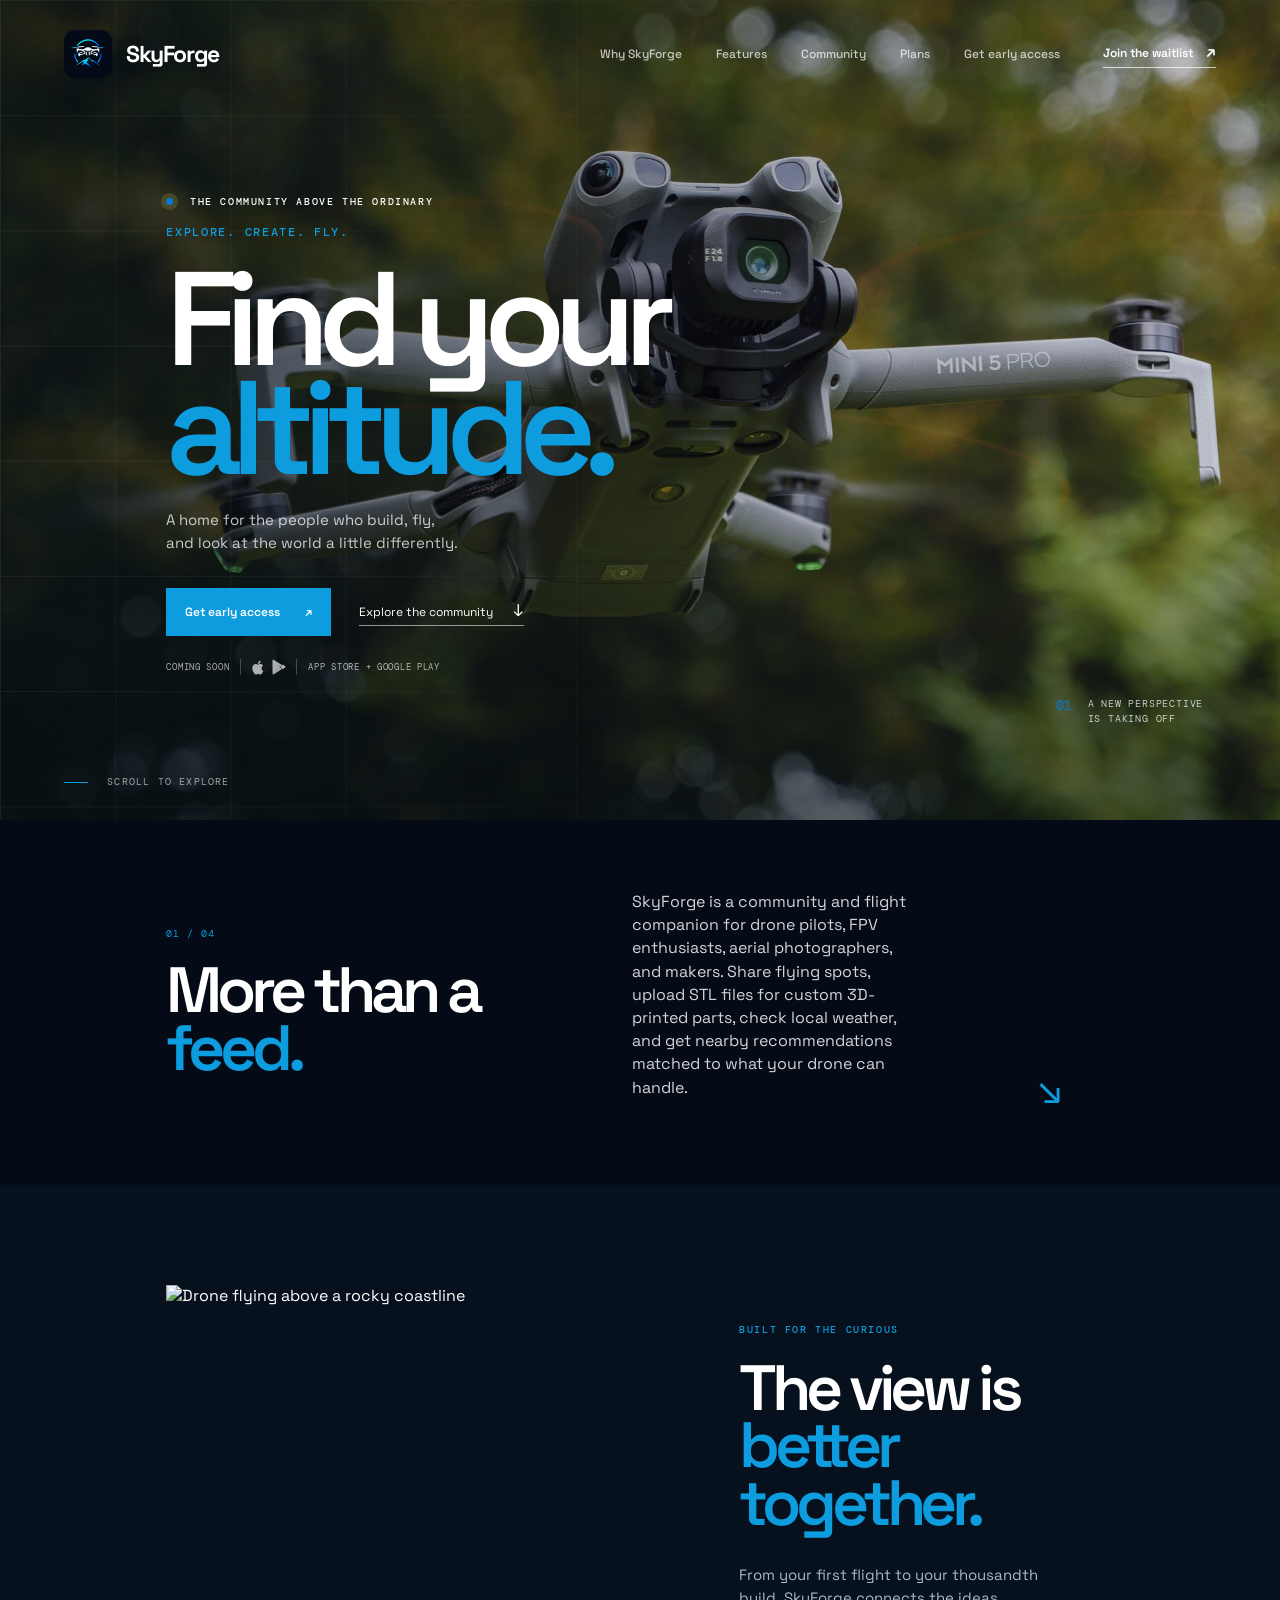
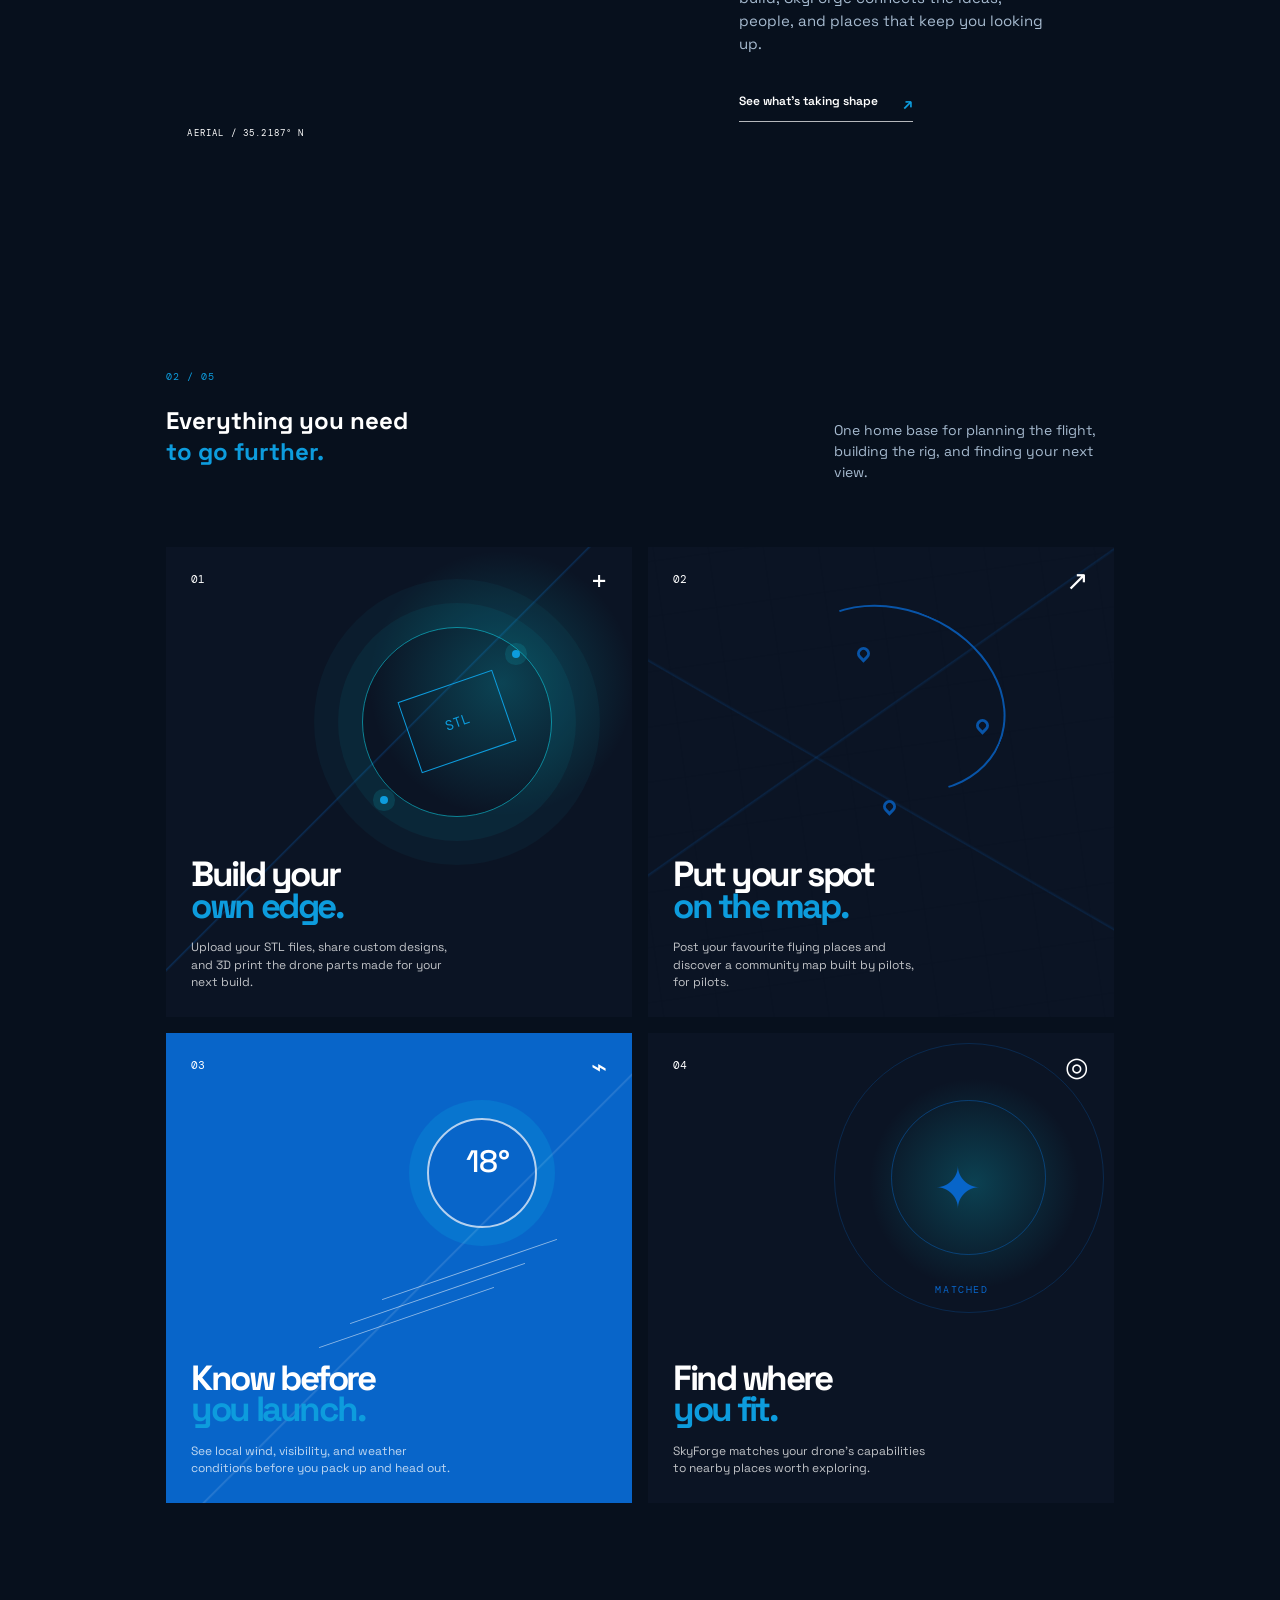
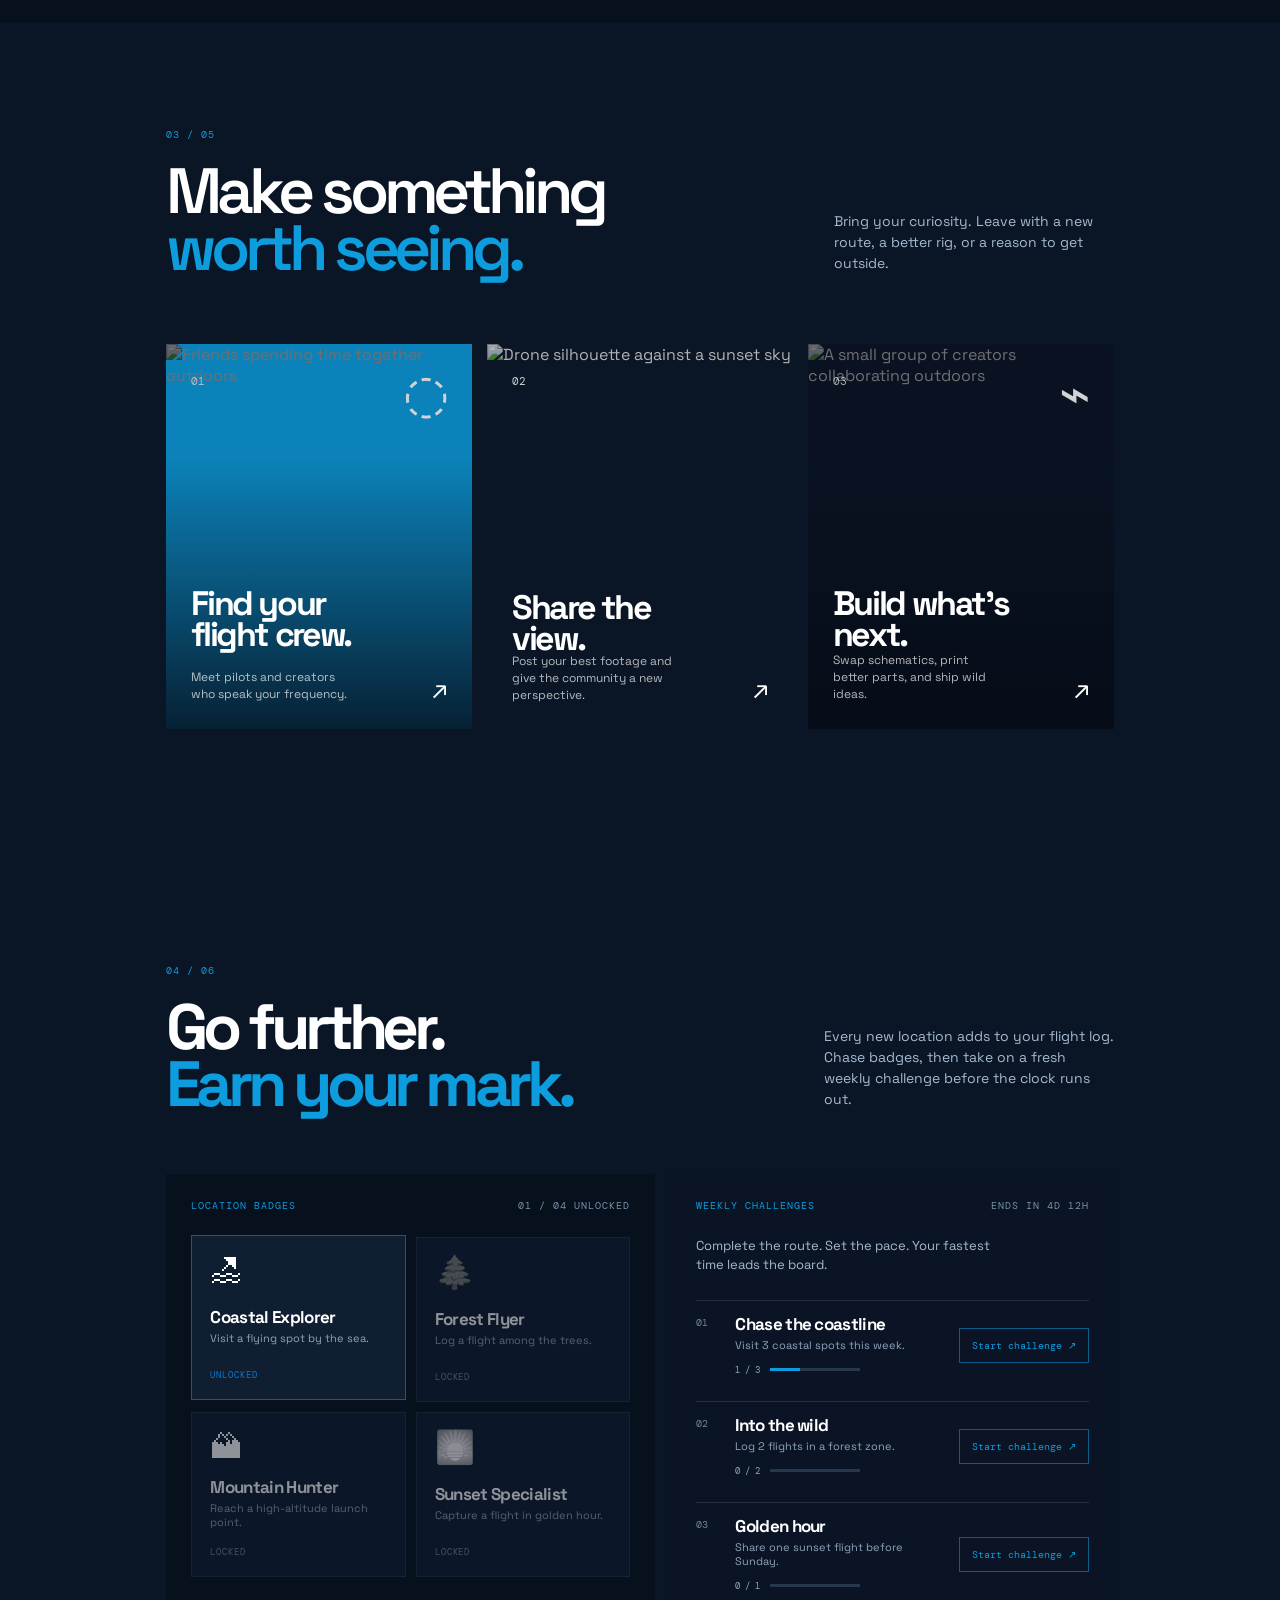
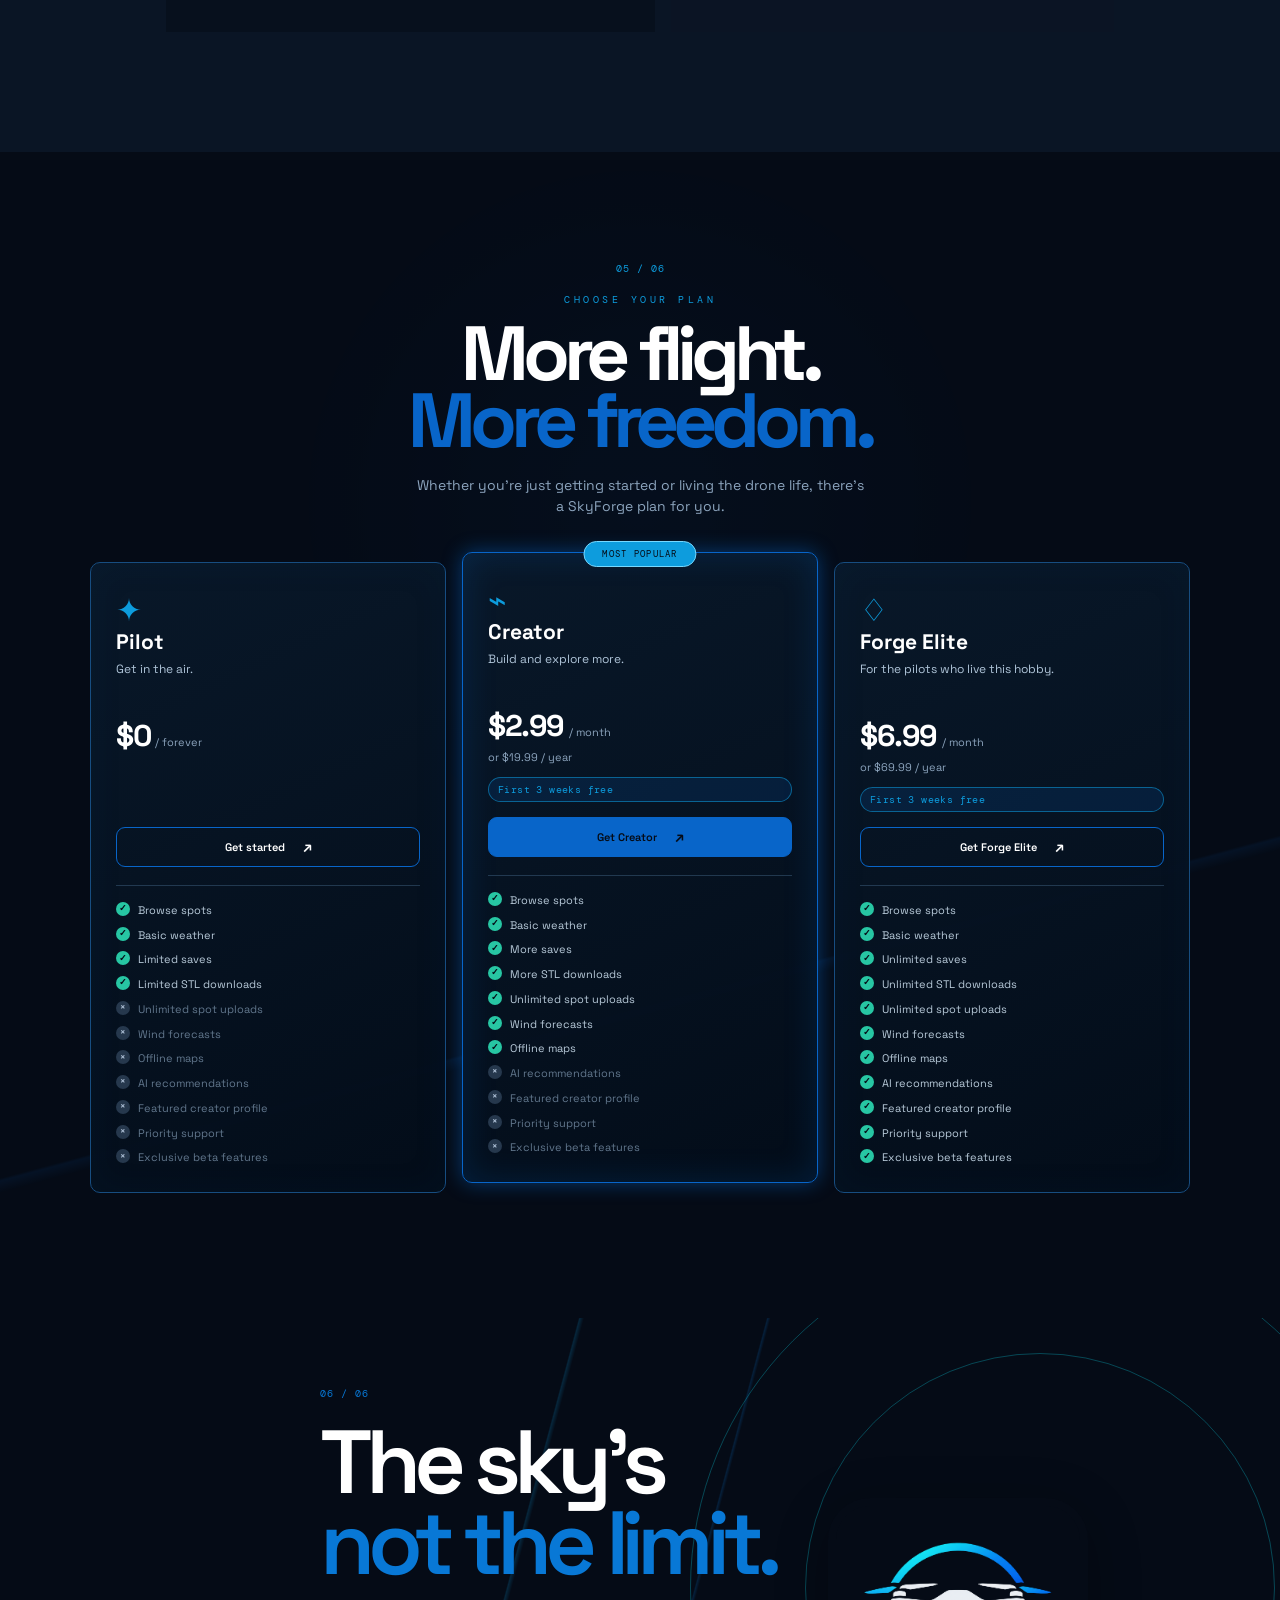
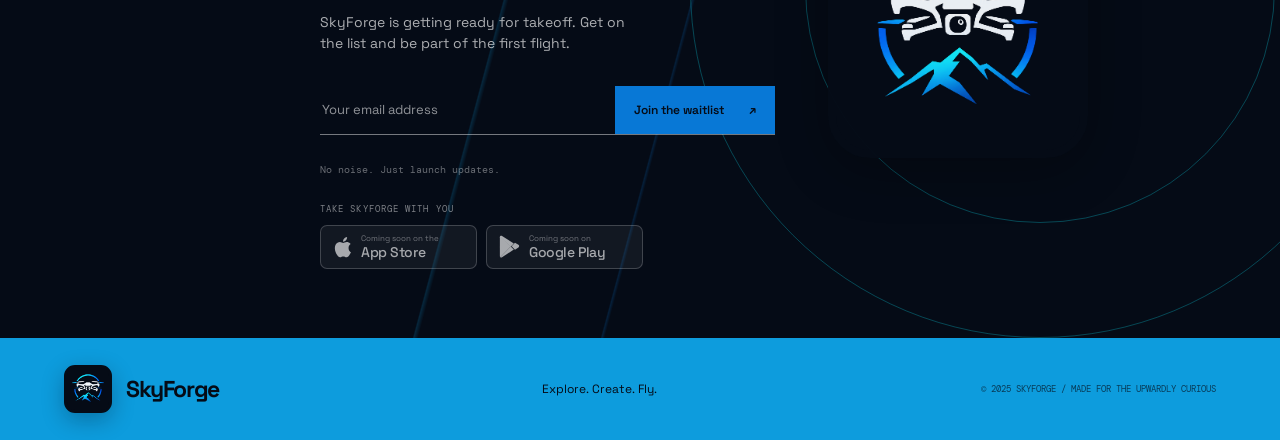
==== commit 7d578cc6: "Add location badges and weekly challenges" ====
--- a/index.html
+++ b/index.html
@@ -9,7 +9,7 @@
     <link rel="preconnect" href="https://fonts.googleapis.com" />
     <link rel="preconnect" href="https://fonts.gstatic.com" crossorigin />
     <link href="https://fonts.googleapis.com/css2?family=DM+Mono:wght@400;500&family=Space+Grotesk:wght@400;500;600;700&display=swap" rel="stylesheet" />
-    <link rel="stylesheet" href="styles.css" />
+    <link rel="stylesheet" href="styles.css?v=20260918" />
   </head>
   <body>
     <header class="site-header">
@@ -39,8 +39,8 @@
           <h1 id="hero-title">Find your<br /><em>altitude.</em></h1>
           <p class="hero-intro">A home for the people who build, fly, and look at the world a little differently.</p>
           <div class="hero-actions">
-            <a class="button button-primary" href="#join">Get early access <span aria-hidden="true">↗</span></a>
-            <a class="text-link" href="#community">Explore the community <span aria-hidden="true">↓</span></a>
+            <a class="button button-primary" href="early-access.html">Get early access <span aria-hidden="true">↗</span></a>
+            <a class="text-link" href="community.html">Explore the community <span aria-hidden="true">↓</span></a>
           </div>
           <div class="hero-apps" aria-label="SkyForge mobile apps coming soon">
             <span>Coming soon</span>
@@ -115,30 +115,91 @@
           <p>Bring your curiosity. Leave with a new route, a better rig, or a reason to get outside.</p>
         </div>
         <div class="community-grid">
-          <article class="community-card card-orange card-photo">
+          <a class="community-card card-orange card-photo" href="flight-crew.html">
             <img src="https://images.unsplash.com/photo-1529156069898-49953e39b3ac?auto=format&fit=crop&w=900&q=85" alt="Friends spending time together outdoors" />
             <div><span class="card-number">01</span><span class="card-icon">◌</span></div>
             <h3>Find your<br />flight crew.</h3>
             <p>Meet pilots and creators who speak your frequency.</p>
             <span class="card-arrow" aria-hidden="true">↗</span>
-          </article>
-          <article class="community-card card-image">
+          </a>
+          <a class="community-card card-image" href="share-the-view.html">
             <img src="https://images.unsplash.com/photo-1508614589041-895b88991e3e?auto=format&fit=crop&w=900&q=85" alt="Drone silhouette against a sunset sky" />
             <div class="image-card-overlay"><span class="card-number">02</span><h3>Share the<br />view.</h3><p>Post your best footage and give the community a new perspective.</p><span class="card-arrow" aria-hidden="true">↗</span></div>
-          </article>
-          <article class="community-card card-dark card-photo">
+          </a>
+          <a class="community-card card-dark card-photo" href="build-whats-next.html">
             <img src="https://images.unsplash.com/photo-1521737711867-e3b97375f902?auto=format&fit=crop&w=900&q=85" alt="A small group of creators collaborating outdoors" />
             <div><span class="card-number">03</span><span class="card-icon">⌁</span></div>
             <h3>Build what’s<br />next.</h3>
             <p>Swap schematics, print better parts, and ship wild ideas.</p>
             <span class="card-arrow" aria-hidden="true">↗</span>
-          </article>
+          </a>
+        </div>
+      </section>
+
+      <section class="progress-section" id="progress" aria-labelledby="progress-title">
+        <div class="progress-heading">
+          <div>
+            <span class="section-index">04 / 06</span>
+            <h2 id="progress-title">Go further.<br /><em>Earn your mark.</em></h2>
+          </div>
+          <p>Every new location adds to your flight log. Chase badges, then take on a fresh weekly challenge before the clock runs out.</p>
+        </div>
+        <div class="progress-layout">
+          <div class="badge-panel">
+            <div class="panel-topline"><span>Location badges</span><span>01 / 04 unlocked</span></div>
+            <div class="badge-grid">
+              <article class="badge-card badge-coast is-unlocked">
+                <span class="badge-emoji" aria-hidden="true">🏖</span>
+                <div><h3>Coastal Explorer</h3><p>Visit a flying spot by the sea.</p></div>
+                <span class="badge-state">Unlocked</span>
+              </article>
+              <article class="badge-card badge-forest">
+                <span class="badge-emoji" aria-hidden="true">🌲</span>
+                <div><h3>Forest Flyer</h3><p>Log a flight among the trees.</p></div>
+                <span class="badge-state">Locked</span>
+              </article>
+              <article class="badge-card badge-mountain">
+                <span class="badge-emoji" aria-hidden="true">🏔</span>
+                <div><h3>Mountain Hunter</h3><p>Reach a high-altitude launch point.</p></div>
+                <span class="badge-state">Locked</span>
+              </article>
+              <article class="badge-card badge-sunset">
+                <span class="badge-emoji" aria-hidden="true">🌅</span>
+                <div><h3>Sunset Specialist</h3><p>Capture a flight in golden hour.</p></div>
+                <span class="badge-state">Locked</span>
+              </article>
+            </div>
+          </div>
+          <div class="challenge-panel">
+            <div class="panel-topline"><span>Weekly challenges</span><span class="challenge-countdown">Ends in 4d 12h</span></div>
+            <p class="challenge-intro">Complete the route. Set the pace. Your fastest time leads the board.</p>
+            <div class="challenge-list">
+              <article class="challenge-card is-featured" data-challenge="coast">
+                <span class="challenge-number">01</span>
+                <div class="challenge-copy"><h3>Chase the coastline</h3><p>Visit 3 coastal spots this week.</p></div>
+                <div class="challenge-progress"><span>1 / 3</span><i style="--progress: 33%"></i></div>
+                <button class="challenge-button" type="button">Start challenge <span aria-hidden="true">↗</span></button>
+              </article>
+              <article class="challenge-card" data-challenge="forest">
+                <span class="challenge-number">02</span>
+                <div class="challenge-copy"><h3>Into the wild</h3><p>Log 2 flights in a forest zone.</p></div>
+                <div class="challenge-progress"><span>0 / 2</span><i style="--progress: 0%"></i></div>
+                <button class="challenge-button" type="button">Start challenge <span aria-hidden="true">↗</span></button>
+              </article>
+              <article class="challenge-card" data-challenge="sunset">
+                <span class="challenge-number">03</span>
+                <div class="challenge-copy"><h3>Golden hour</h3><p>Share one sunset flight before Sunday.</p></div>
+                <div class="challenge-progress"><span>0 / 1</span><i style="--progress: 0%"></i></div>
+                <button class="challenge-button" type="button">Start challenge <span aria-hidden="true">↗</span></button>
+              </article>
+            </div>
+          </div>
         </div>
       </section>
 
       <section class="plans" id="plans" aria-labelledby="plans-title">
         <div class="plans-heading">
-          <span class="section-index plans-index">04 / 05</span>
+          <span class="section-index plans-index">05 / 06</span>
           <p class="plans-kicker">Choose your plan</p>
           <h2 id="plans-title">More flight.<br /><em>More freedom.</em></h2>
           <p class="plans-intro">Whether you're just getting started or living the drone life, there's a SkyForge plan for you.</p>
@@ -184,7 +245,7 @@
       <section class="join-section" id="join" aria-labelledby="join-title">
         <div class="join-orbit orbit-one"></div><div class="join-orbit orbit-two"></div>
         <div class="join-content">
-          <span class="section-index light-index">05 / 05</span>
+          <span class="section-index light-index">06 / 06</span>
           <h2 id="join-title">The sky’s<br /><em>not the limit.</em></h2>
           <p>SkyForge is getting ready for takeoff. Get on the list and be part of the first flight.</p>
           <form class="waitlist-form" id="waitlist-form">
@@ -216,6 +277,16 @@
       <p>Explore. Create. Fly.</p>
       <p class="footer-meta">© 2025 SkyForge / Made for the upwardly curious</p>
     </footer>
-    <script src="script.js"></script>
+    <div class="waitlist-modal" id="waitlist-modal" role="dialog" aria-modal="true" aria-labelledby="waitlist-modal-title" aria-describedby="waitlist-modal-description" hidden>
+      <div class="waitlist-modal-card">
+        <button class="modal-close" type="button" aria-label="Close confirmation">×</button>
+        <span class="modal-check" aria-hidden="true">✓</span>
+        <p class="detail-kicker">You're in</p>
+        <h2 id="waitlist-modal-title">You’re on the<br /><em>waitlist.</em></h2>
+        <p id="waitlist-modal-description">We’ll keep you updated as SkyForge takes shape. Watch the skies.</p>
+        <button class="button button-primary modal-done" type="button">Back to exploring</button>
+      </div>
+    </div>
+    <script src="script.js?v=20260918"></script>
   </body>
 </html>
--- a/styles.css
+++ b/styles.css
@@ -16,6 +16,15 @@
 a { color: inherit; text-decoration: none; }
 button, input { font: inherit; }
 .sr-only { position: absolute; width: 1px; height: 1px; padding: 0; margin: -1px; overflow: hidden; clip: rect(0,0,0,0); white-space: nowrap; border: 0; }
+.modal-open { overflow: hidden; }
+.waitlist-modal[hidden] { display: none; }
+.waitlist-modal { position: fixed; z-index: 100; inset: 0; display: grid; place-items: center; padding: 24px; background: rgba(2, 8, 17, .78); backdrop-filter: blur(8px); animation: modal-fade .2s ease-out both; }
+.waitlist-modal-card { position: relative; width: min(440px, 100%); padding: 50px 44px 42px; border: 1px solid rgba(13,156,221,.58); color: white; background: linear-gradient(145deg, #10243b, #050b16); box-shadow: 0 25px 80px rgba(0,0,0,.5), 0 0 35px rgba(8,125,244,.18); animation: modal-rise .3s ease-out both; }
+.modal-close { position: absolute; top: 13px; right: 16px; width: 34px; height: 34px; border: 1px solid rgba(255,255,255,.25); color: rgba(255,255,255,.75); background: transparent; font-size: 24px; line-height: 1; cursor: pointer; }.modal-close:hover, .modal-close:focus-visible { color: white; border-color: var(--orange); }
+.modal-check { display: grid; width: 44px; height: 44px; margin-bottom: 25px; place-items: center; border-radius: 50%; color: var(--ink); background: var(--lime); font-size: 25px; font-weight: 700; }
+.waitlist-modal-card .detail-kicker { margin-bottom: 17px; color: var(--orange); font: 10px var(--mono); letter-spacing: .22em; text-transform: uppercase; }
+.waitlist-modal-card h2 { margin: 0 0 21px; font-size: clamp(46px, 7vw, 68px); line-height: .88; letter-spacing: -.08em; }.waitlist-modal-card h2 em { color: var(--lime); font-style: normal; }.waitlist-modal-card > p:not(.detail-kicker) { max-width: 310px; margin-bottom: 28px; color: rgba(255,255,255,.68); font-size: 14px; line-height: 1.5; }.modal-done { width: 100%; }
+@keyframes modal-fade { from { opacity: 0; } to { opacity: 1; } }@keyframes modal-rise { from { opacity: 0; transform: translateY(14px) scale(.98); } to { opacity: 1; transform: translateY(0) scale(1); } }
 
 .site-header { position: absolute; z-index: 10; top: 0; left: 0; width: 100%; padding: 30px 5vw; display: flex; align-items: center; justify-content: space-between; color: white; }
 .brand { display: inline-flex; align-items: center; gap: 14px; font-weight: 700; font-size: 23px; letter-spacing: -.06em; }
@@ -49,7 +58,7 @@
   .brand { font-size: 21px; }
   .brand-icon { width: 42px; height: 42px; }
   .join-logo { border-width: 5px; border-radius: 25px; }
-  .join-logo { width: 145px; height: 145px; top: 63%; right: 7vw; }
+  .join-logo { width: 96px; height: 96px; top: auto; right: 7vw; bottom: 24px; }
   .features { padding: 75px 9vw 90px; }
   .features-heading { display: block; margin-bottom: 40px; }
   .features-heading > p { margin-top: 25px; }
@@ -75,4 +84,49 @@
 .plan-button { transition: color .2s ease, background .2s ease, border-color .2s ease, transform .2s ease, box-shadow .2s ease; }
 .plan-button:hover, .plan-button:focus-visible { color: white; background: var(--orange-deep); border-color: var(--orange); box-shadow: 0 0 16px rgba(8,125,244,.45); transform: translateY(-2px); }
 .plan-card-featured .plan-button:hover, .plan-card-featured .plan-button:focus-visible { color: var(--ink); background: var(--orange); }
-.plan-trial { display: inline-block; margin: -8px 0 15px; padding: 5px 9px; border: 1px solid rgba(13,156,221,.55); border-radius: 30px; color: var(--orange); background: rgba(8,125,244,.12); font: 10px var(--mono); letter-spacing: .04em; }+.plan-trial { display: inline-block; margin: -8px 0 15px; padding: 5px 9px; border: 1px solid rgba(13,156,221,.55); border-radius: 30px; color: var(--orange); background: rgba(8,125,244,.12); font: 10px var(--mono); letter-spacing: .04em; }
+
+.progress-section { padding: 110px 13vw 120px; color: white; background: #0a1525; }
+.progress-heading { display: flex; justify-content: space-between; align-items: end; gap: 8vw; margin-bottom: 60px; }
+.progress-heading h2 { margin: 0; font-size: clamp(48px, 5vw, 74px); line-height: .9; letter-spacing: -.08em; }
+.progress-heading h2 em { color: var(--orange); font-style: normal; }
+.progress-heading > p { max-width: 290px; margin: 0 0 4px; color: #a6bacf; font-size: 14px; line-height: 1.5; }
+.progress-layout { display: grid; grid-template-columns: 1.05fr .95fr; gap: 16px; }
+.badge-panel, .challenge-panel { min-width: 0; padding: 25px; background: #0b1424; }
+.badge-panel { background: #07101d; }
+.panel-topline { display: flex; justify-content: space-between; gap: 20px; margin-bottom: 25px; color: var(--orange); font: 10px var(--mono); letter-spacing: .1em; text-transform: uppercase; }
+.panel-topline span:last-child { color: #7890a7; text-align: right; }
+.badge-grid { display: grid; grid-template-columns: repeat(2, 1fr); gap: 10px; }
+.badge-card { position: relative; min-height: 165px; display: flex; flex-direction: column; justify-content: space-between; padding: 18px; border: 1px solid rgba(166,186,207,.13); background: #101e31; opacity: .55; transition: opacity .2s, border-color .2s, transform .2s; }
+.badge-card:hover, .badge-card.is-unlocked { opacity: 1; border-color: rgba(13,156,221,.5); transform: translateY(-2px); }
+.badge-emoji { display: block; font-size: 32px; line-height: 1; filter: grayscale(1); }
+.badge-card.is-unlocked .badge-emoji { filter: none; }
+.badge-card h3 { margin: 12px 0 5px; font-size: 17px; line-height: 1; letter-spacing: -.04em; }
+.badge-card p { margin: 0; color: #8ea5bb; font-size: 11px; line-height: 1.35; }
+.badge-state { align-self: flex-start; margin-top: 12px; color: #70869d; font: 9px var(--mono); letter-spacing: .1em; text-transform: uppercase; }
+.badge-card.is-unlocked .badge-state { color: var(--lime); }
+.challenge-intro { max-width: 300px; margin: 0 0 25px; color: #a6bacf; font-size: 13px; line-height: 1.45; }
+.challenge-list { display: grid; gap: 10px; }
+.challenge-card { display: grid; grid-template-columns: 27px 1fr auto; gap: 12px; align-items: center; padding: 15px 0; border-top: 1px solid rgba(166,186,207,.16); }
+.challenge-number { align-self: start; color: #71869c; font: 10px var(--mono); }
+.challenge-copy h3 { margin: 0 0 5px; font-size: 17px; line-height: 1; letter-spacing: -.04em; }
+.challenge-copy p { margin: 0; color: #8ea5bb; font-size: 11px; }
+.challenge-progress { grid-column: 2 / 3; display: flex; align-items: center; gap: 10px; color: #8ea5bb; font: 9px var(--mono); }
+.challenge-progress i { display: block; width: 90px; height: 3px; background: #26384d; }
+.challenge-progress i:after { content: ""; display: block; width: var(--progress); height: 100%; background: var(--orange); }
+.challenge-button { grid-column: 3 / 4; grid-row: 1 / 3; border: 1px solid rgba(13,156,221,.55); padding: 10px 12px; color: var(--orange); background: transparent; font: 10px var(--mono); cursor: pointer; transition: color .2s, background .2s, transform .2s; }
+.challenge-button:hover, .challenge-card.is-active .challenge-button { color: var(--ink); background: var(--orange); transform: translateY(-2px); }
+.challenge-button:disabled { cursor: default; }
+
+@media (max-width: 760px) {
+  .progress-section { padding: 75px 9vw 90px; }
+  .progress-heading { display: block; margin-bottom: 40px; }
+  .progress-heading > p { margin-top: 25px; }
+  .progress-layout { grid-template-columns: 1fr; }
+  .badge-grid { grid-template-columns: 1fr 1fr; }
+  .badge-card { min-height: 150px; padding: 14px; }
+  .badge-card h3 { font-size: 15px; }
+  .challenge-card { grid-template-columns: 25px 1fr; }
+  .challenge-progress { grid-column: 2 / 3; }
+  .challenge-button { grid-column: 2 / 3; grid-row: auto; justify-self: start; }
+}
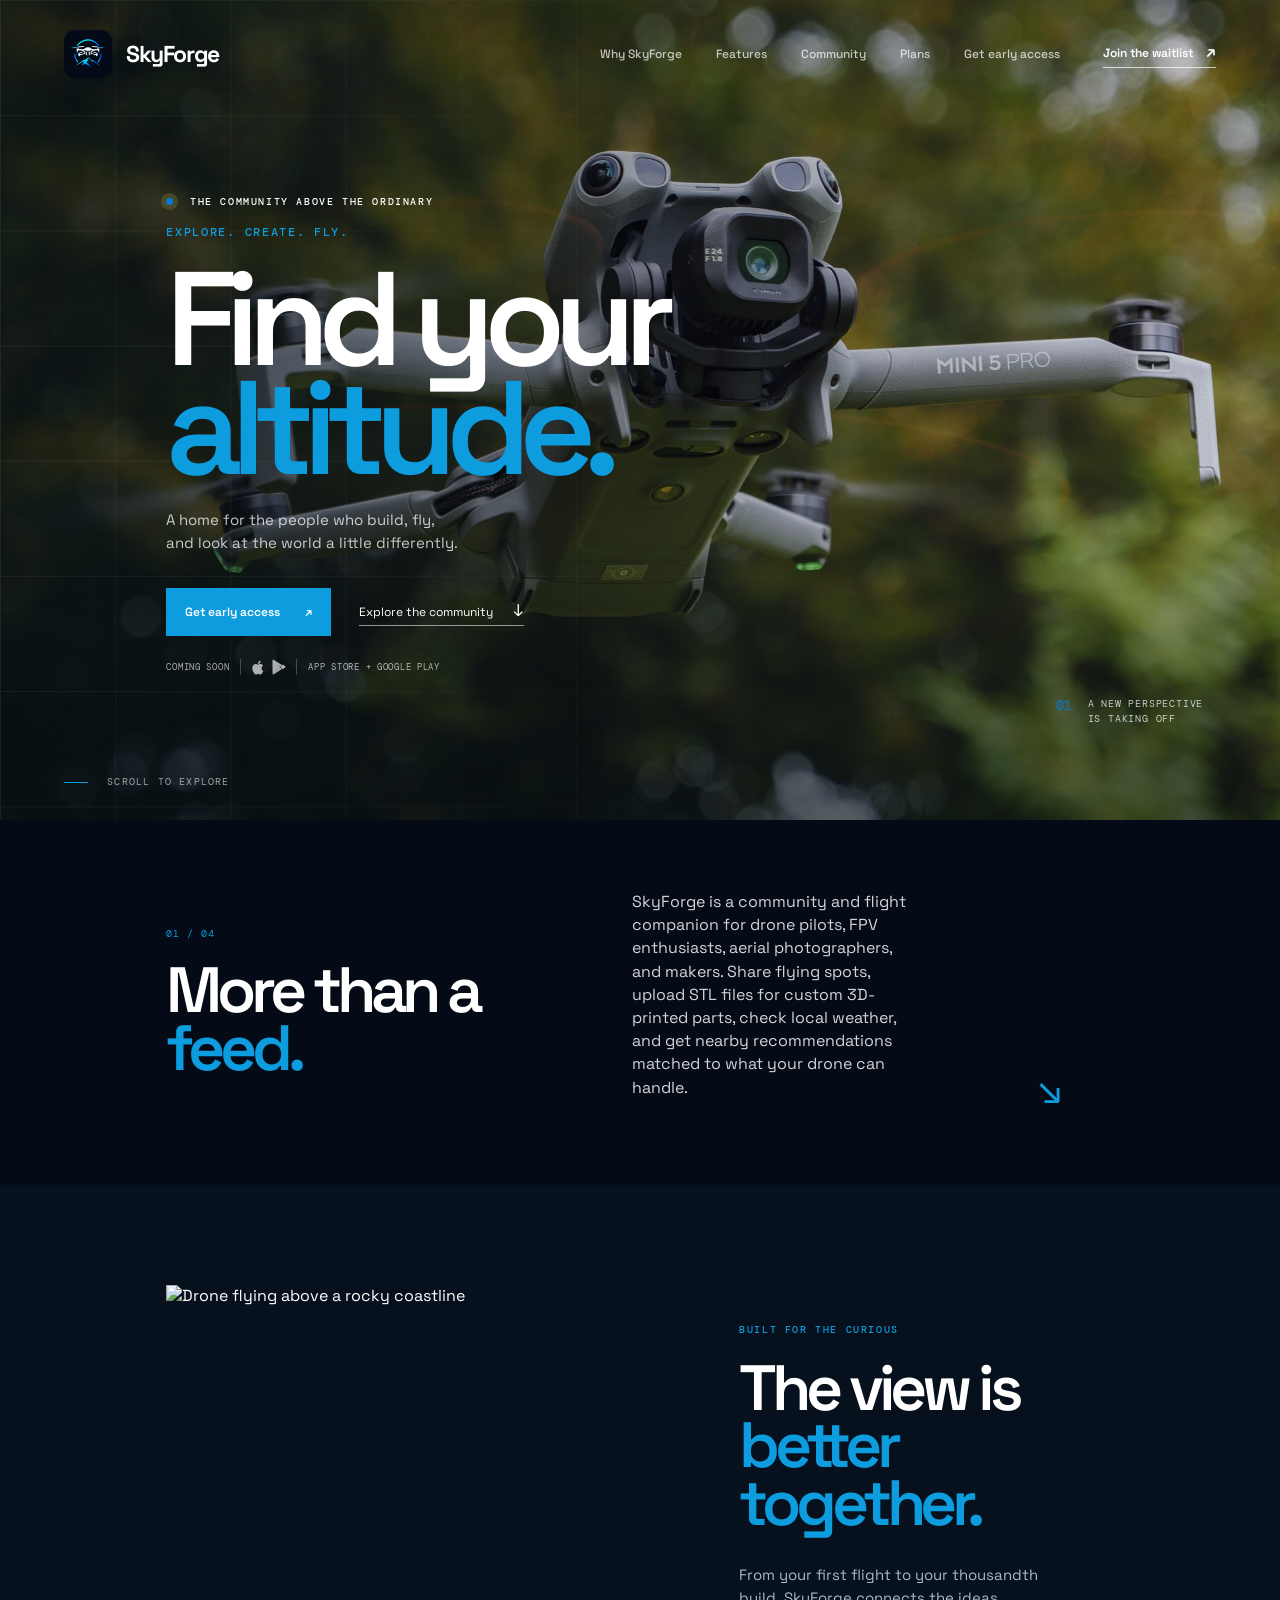
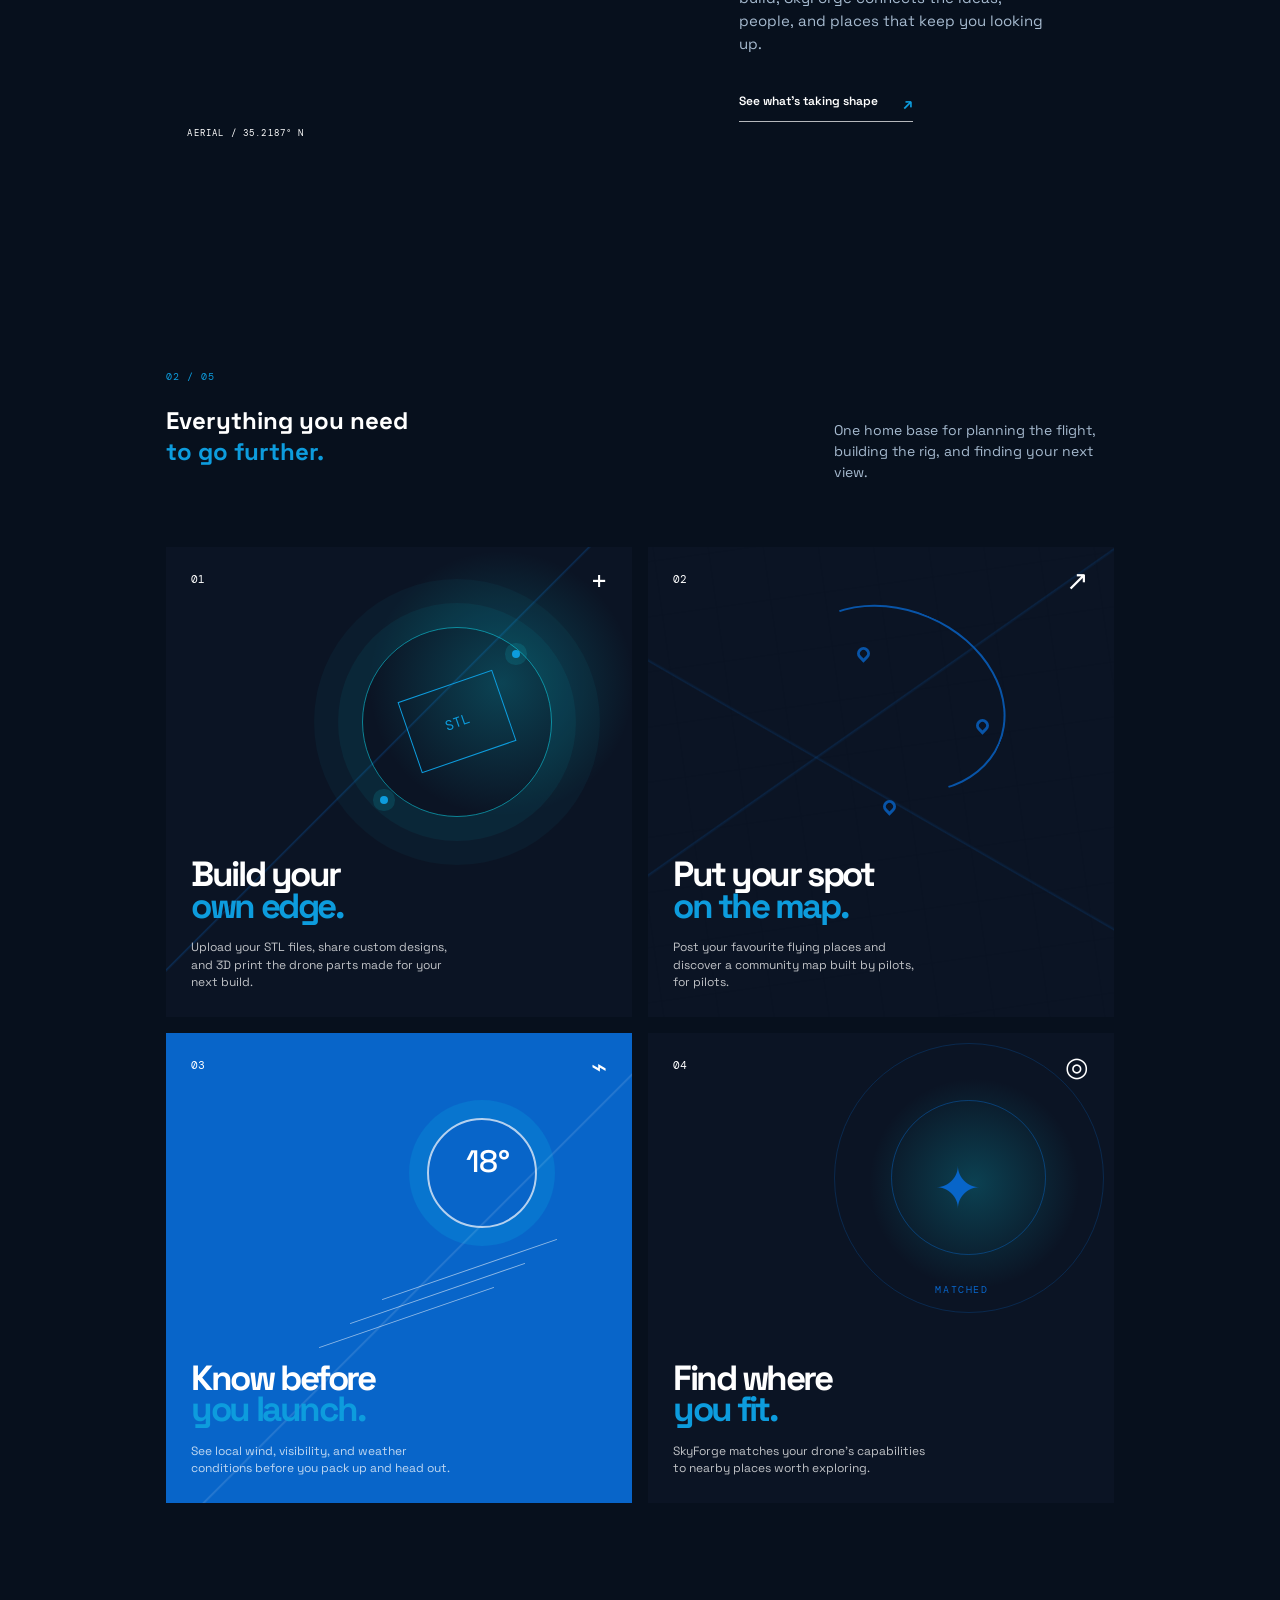
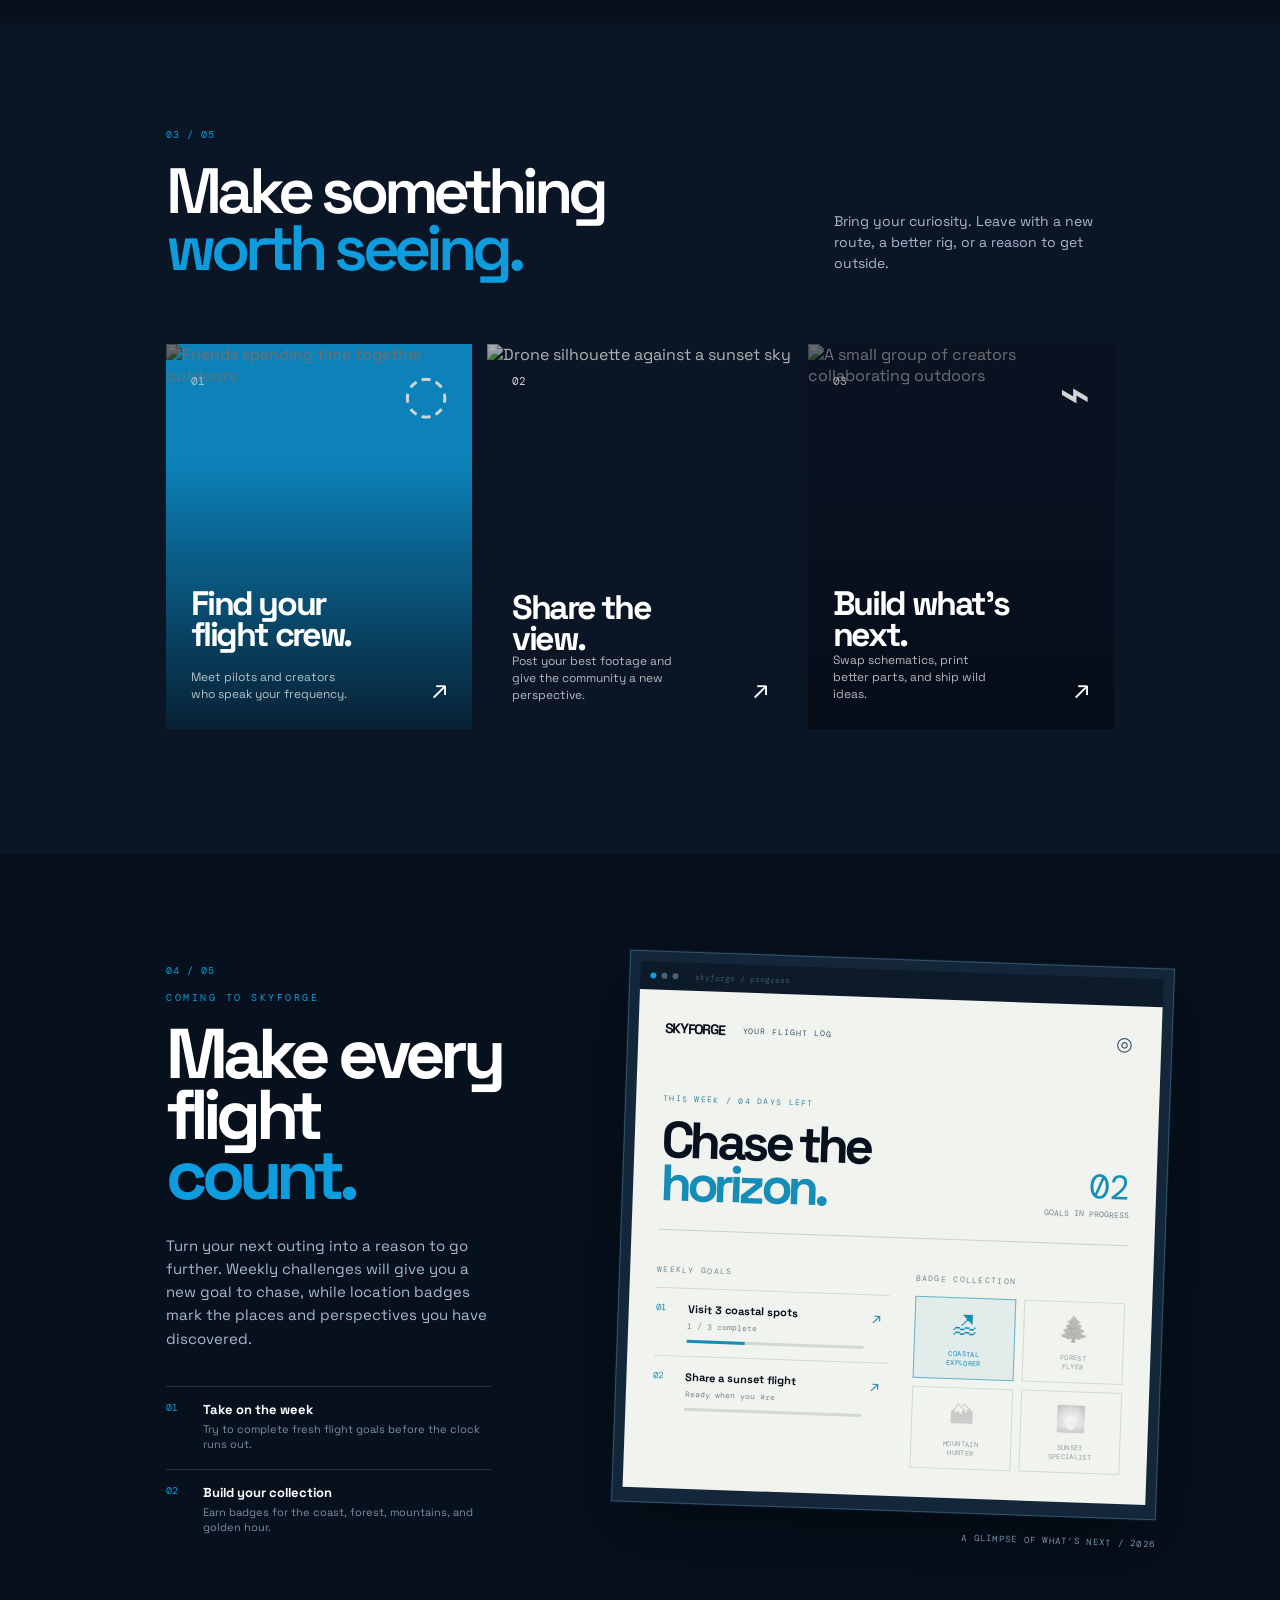
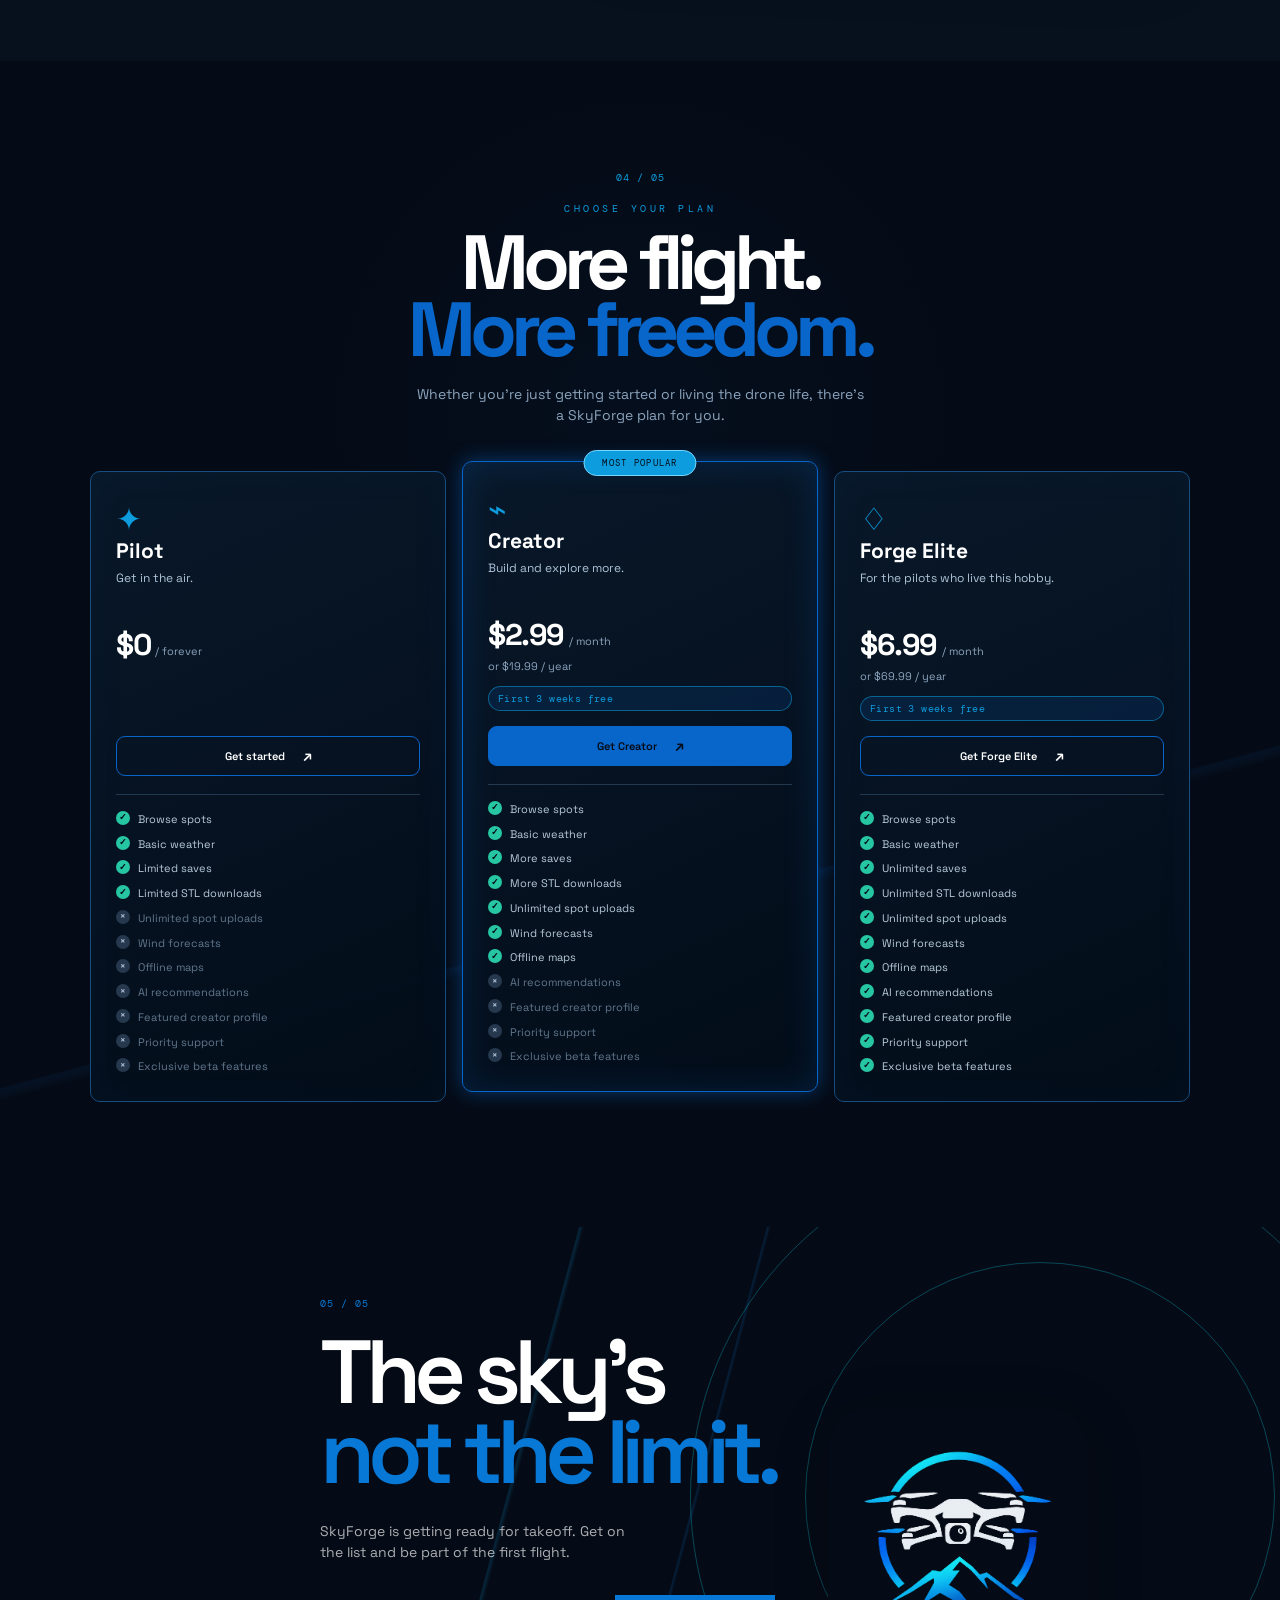
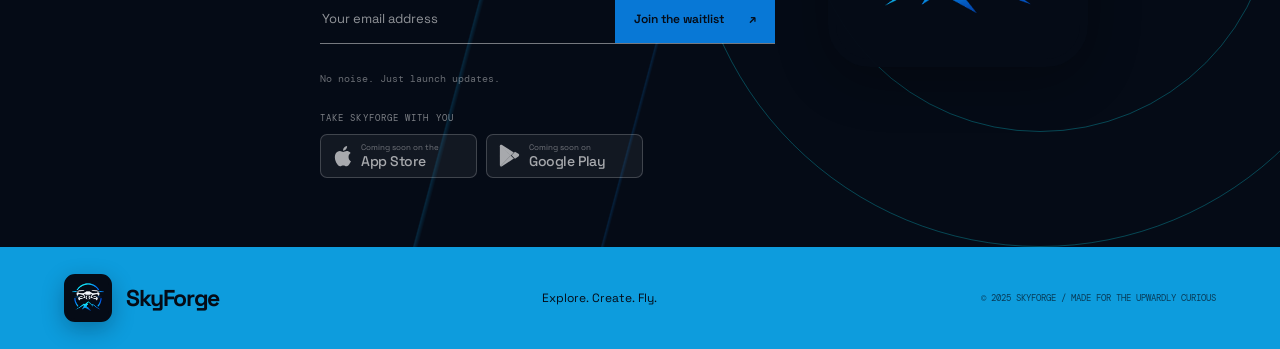
==== commit c43ff958: "Present challenges and badges as a future feature" ====
--- a/index.html
+++ b/index.html
@@ -136,70 +136,36 @@
         </div>
       </section>
 
-      <section class="progress-section" id="progress" aria-labelledby="progress-title">
-        <div class="progress-heading">
-          <div>
-            <span class="section-index">04 / 06</span>
-            <h2 id="progress-title">Go further.<br /><em>Earn your mark.</em></h2>
-          </div>
-          <p>Every new location adds to your flight log. Chase badges, then take on a fresh weekly challenge before the clock runs out.</p>
-        </div>
-        <div class="progress-layout">
-          <div class="badge-panel">
-            <div class="panel-topline"><span>Location badges</span><span>01 / 04 unlocked</span></div>
-            <div class="badge-grid">
-              <article class="badge-card badge-coast is-unlocked">
-                <span class="badge-emoji" aria-hidden="true">🏖</span>
-                <div><h3>Coastal Explorer</h3><p>Visit a flying spot by the sea.</p></div>
-                <span class="badge-state">Unlocked</span>
-              </article>
-              <article class="badge-card badge-forest">
-                <span class="badge-emoji" aria-hidden="true">🌲</span>
-                <div><h3>Forest Flyer</h3><p>Log a flight among the trees.</p></div>
-                <span class="badge-state">Locked</span>
-              </article>
-              <article class="badge-card badge-mountain">
-                <span class="badge-emoji" aria-hidden="true">🏔</span>
-                <div><h3>Mountain Hunter</h3><p>Reach a high-altitude launch point.</p></div>
-                <span class="badge-state">Locked</span>
-              </article>
-              <article class="badge-card badge-sunset">
-                <span class="badge-emoji" aria-hidden="true">🌅</span>
-                <div><h3>Sunset Specialist</h3><p>Capture a flight in golden hour.</p></div>
-                <span class="badge-state">Locked</span>
-              </article>
+      <section class="future-section" aria-labelledby="future-title">
+        <div class="future-copy">
+          <span class="section-index">04 / 05</span>
+          <p class="future-kicker">Coming to SkyForge</p>
+          <h2 id="future-title">Make every flight<br /><em>count.</em></h2>
+          <p>Turn your next outing into a reason to go further. Weekly challenges will give you a new goal to chase, while location badges mark the places and perspectives you have discovered.</p>
+          <div class="future-points">
+            <div><span>01</span><strong>Take on the week</strong><small>Try to complete fresh flight goals before the clock runs out.</small></div>
+            <div><span>02</span><strong>Build your collection</strong><small>Earn badges for the coast, forest, mountains, and golden hour.</small></div>
+          </div>
+        </div>
+        <div class="future-device" aria-label="Preview of the future SkyForge challenges and badges screen">
+          <div class="device-frame">
+            <div class="device-bar"><span class="device-dot"></span><span class="device-dot"></span><span class="device-dot"></span><span class="device-url">skyforge / progress</span></div>
+            <div class="device-page">
+              <div class="device-nav"><strong>SKYFORGE</strong><span>YOUR FLIGHT LOG</span><b>◎</b></div>
+              <div class="device-hero"><div><span>THIS WEEK / 04 DAYS LEFT</span><h3>Chase the<br /><em>horizon.</em></h3></div><div class="device-score"><strong>02</strong><small>goals in progress</small></div></div>
+              <div class="device-columns">
+                <div class="device-goals"><span class="device-label">WEEKLY GOALS</span><div class="device-goal"><i>01</i><div><strong>Visit 3 coastal spots</strong><small>1 / 3 complete</small><em><b style="width: 33%"></b></em></div><span>↗</span></div><div class="device-goal"><i>02</i><div><strong>Share a sunset flight</strong><small>Ready when you are</small><em><b style="width: 0%"></b></em></div><span>↗</span></div></div>
+                <div class="device-badges"><span class="device-label">BADGE COLLECTION</span><div class="device-badge-row"><div class="device-badge earned"><span>🏖</span><small>COASTAL<br />EXPLORER</small></div><div class="device-badge"><span>🌲</span><small>FOREST<br />FLYER</small></div><div class="device-badge"><span>🏔</span><small>MOUNTAIN<br />HUNTER</small></div><div class="device-badge"><span>🌅</span><small>SUNSET<br />SPECIALIST</small></div></div></div>
+              </div>
             </div>
           </div>
-          <div class="challenge-panel">
-            <div class="panel-topline"><span>Weekly challenges</span><span class="challenge-countdown">Ends in 4d 12h</span></div>
-            <p class="challenge-intro">Complete the route. Set the pace. Your fastest time leads the board.</p>
-            <div class="challenge-list">
-              <article class="challenge-card is-featured" data-challenge="coast">
-                <span class="challenge-number">01</span>
-                <div class="challenge-copy"><h3>Chase the coastline</h3><p>Visit 3 coastal spots this week.</p></div>
-                <div class="challenge-progress"><span>1 / 3</span><i style="--progress: 33%"></i></div>
-                <button class="challenge-button" type="button">Start challenge <span aria-hidden="true">↗</span></button>
-              </article>
-              <article class="challenge-card" data-challenge="forest">
-                <span class="challenge-number">02</span>
-                <div class="challenge-copy"><h3>Into the wild</h3><p>Log 2 flights in a forest zone.</p></div>
-                <div class="challenge-progress"><span>0 / 2</span><i style="--progress: 0%"></i></div>
-                <button class="challenge-button" type="button">Start challenge <span aria-hidden="true">↗</span></button>
-              </article>
-              <article class="challenge-card" data-challenge="sunset">
-                <span class="challenge-number">03</span>
-                <div class="challenge-copy"><h3>Golden hour</h3><p>Share one sunset flight before Sunday.</p></div>
-                <div class="challenge-progress"><span>0 / 1</span><i style="--progress: 0%"></i></div>
-                <button class="challenge-button" type="button">Start challenge <span aria-hidden="true">↗</span></button>
-              </article>
-            </div>
-          </div>
+          <span class="device-caption">A glimpse of what’s next / 2026</span>
         </div>
       </section>
 
       <section class="plans" id="plans" aria-labelledby="plans-title">
         <div class="plans-heading">
-          <span class="section-index plans-index">05 / 06</span>
+          <span class="section-index plans-index">04 / 05</span>
           <p class="plans-kicker">Choose your plan</p>
           <h2 id="plans-title">More flight.<br /><em>More freedom.</em></h2>
           <p class="plans-intro">Whether you're just getting started or living the drone life, there's a SkyForge plan for you.</p>
@@ -245,7 +211,7 @@
       <section class="join-section" id="join" aria-labelledby="join-title">
         <div class="join-orbit orbit-one"></div><div class="join-orbit orbit-two"></div>
         <div class="join-content">
-          <span class="section-index light-index">06 / 06</span>
+          <span class="section-index light-index">05 / 05</span>
           <h2 id="join-title">The sky’s<br /><em>not the limit.</em></h2>
           <p>SkyForge is getting ready for takeoff. Get on the list and be part of the first flight.</p>
           <form class="waitlist-form" id="waitlist-form">
--- a/styles.css
+++ b/styles.css
@@ -86,47 +86,25 @@
 .plan-card-featured .plan-button:hover, .plan-card-featured .plan-button:focus-visible { color: var(--ink); background: var(--orange); }
 .plan-trial { display: inline-block; margin: -8px 0 15px; padding: 5px 9px; border: 1px solid rgba(13,156,221,.55); border-radius: 30px; color: var(--orange); background: rgba(8,125,244,.12); font: 10px var(--mono); letter-spacing: .04em; }
 
-.progress-section { padding: 110px 13vw 120px; color: white; background: #0a1525; }
-.progress-heading { display: flex; justify-content: space-between; align-items: end; gap: 8vw; margin-bottom: 60px; }
-.progress-heading h2 { margin: 0; font-size: clamp(48px, 5vw, 74px); line-height: .9; letter-spacing: -.08em; }
-.progress-heading h2 em { color: var(--orange); font-style: normal; }
-.progress-heading > p { max-width: 290px; margin: 0 0 4px; color: #a6bacf; font-size: 14px; line-height: 1.5; }
-.progress-layout { display: grid; grid-template-columns: 1.05fr .95fr; gap: 16px; }
-.badge-panel, .challenge-panel { min-width: 0; padding: 25px; background: #0b1424; }
-.badge-panel { background: #07101d; }
-.panel-topline { display: flex; justify-content: space-between; gap: 20px; margin-bottom: 25px; color: var(--orange); font: 10px var(--mono); letter-spacing: .1em; text-transform: uppercase; }
-.panel-topline span:last-child { color: #7890a7; text-align: right; }
-.badge-grid { display: grid; grid-template-columns: repeat(2, 1fr); gap: 10px; }
-.badge-card { position: relative; min-height: 165px; display: flex; flex-direction: column; justify-content: space-between; padding: 18px; border: 1px solid rgba(166,186,207,.13); background: #101e31; opacity: .55; transition: opacity .2s, border-color .2s, transform .2s; }
-.badge-card:hover, .badge-card.is-unlocked { opacity: 1; border-color: rgba(13,156,221,.5); transform: translateY(-2px); }
-.badge-emoji { display: block; font-size: 32px; line-height: 1; filter: grayscale(1); }
-.badge-card.is-unlocked .badge-emoji { filter: none; }
-.badge-card h3 { margin: 12px 0 5px; font-size: 17px; line-height: 1; letter-spacing: -.04em; }
-.badge-card p { margin: 0; color: #8ea5bb; font-size: 11px; line-height: 1.35; }
-.badge-state { align-self: flex-start; margin-top: 12px; color: #70869d; font: 9px var(--mono); letter-spacing: .1em; text-transform: uppercase; }
-.badge-card.is-unlocked .badge-state { color: var(--lime); }
-.challenge-intro { max-width: 300px; margin: 0 0 25px; color: #a6bacf; font-size: 13px; line-height: 1.45; }
-.challenge-list { display: grid; gap: 10px; }
-.challenge-card { display: grid; grid-template-columns: 27px 1fr auto; gap: 12px; align-items: center; padding: 15px 0; border-top: 1px solid rgba(166,186,207,.16); }
-.challenge-number { align-self: start; color: #71869c; font: 10px var(--mono); }
-.challenge-copy h3 { margin: 0 0 5px; font-size: 17px; line-height: 1; letter-spacing: -.04em; }
-.challenge-copy p { margin: 0; color: #8ea5bb; font-size: 11px; }
-.challenge-progress { grid-column: 2 / 3; display: flex; align-items: center; gap: 10px; color: #8ea5bb; font: 9px var(--mono); }
-.challenge-progress i { display: block; width: 90px; height: 3px; background: #26384d; }
-.challenge-progress i:after { content: ""; display: block; width: var(--progress); height: 100%; background: var(--orange); }
-.challenge-button { grid-column: 3 / 4; grid-row: 1 / 3; border: 1px solid rgba(13,156,221,.55); padding: 10px 12px; color: var(--orange); background: transparent; font: 10px var(--mono); cursor: pointer; transition: color .2s, background .2s, transform .2s; }
-.challenge-button:hover, .challenge-card.is-active .challenge-button { color: var(--ink); background: var(--orange); transform: translateY(-2px); }
-.challenge-button:disabled { cursor: default; }
-
-@media (max-width: 760px) {
-  .progress-section { padding: 75px 9vw 90px; }
-  .progress-heading { display: block; margin-bottom: 40px; }
-  .progress-heading > p { margin-top: 25px; }
-  .progress-layout { grid-template-columns: 1fr; }
-  .badge-grid { grid-template-columns: 1fr 1fr; }
-  .badge-card { min-height: 150px; padding: 14px; }
-  .badge-card h3 { font-size: 15px; }
-  .challenge-card { grid-template-columns: 25px 1fr; }
-  .challenge-progress { grid-column: 2 / 3; }
-  .challenge-button { grid-column: 2 / 3; grid-row: auto; justify-self: start; }
-}+.future-section { display: grid; grid-template-columns: .8fr 1.2fr; gap: 7vw; align-items: center; min-height: 720px; padding: 105px 9vw 120px 13vw; overflow: hidden; color: white; background: #07101d; }
+.future-copy { position: relative; z-index: 1; }
+.future-kicker { margin: -8px 0 20px; color: var(--orange); font: 10px var(--mono); letter-spacing: .25em; text-transform: uppercase; }
+.future-copy h2 { margin: 0 0 28px; font-size: clamp(51px, 5.5vw, 82px); line-height: .86; letter-spacing: -.08em; }
+.future-copy h2 em { color: var(--orange); font-style: normal; }
+.future-copy > p:not(.future-kicker) { max-width: 330px; color: #a6bacf; font-size: 15px; line-height: 1.55; }
+.future-points { display: grid; gap: 16px; margin-top: 36px; }
+.future-points > div { display: grid; grid-template-columns: 27px 1fr; column-gap: 10px; max-width: 325px; padding-top: 14px; border-top: 1px solid rgba(166,186,207,.2); }
+.future-points span { grid-row: 1 / 3; color: var(--orange); font: 10px var(--mono); }
+.future-points strong { font-size: 13px; }
+.future-points small { margin-top: 4px; color: #7890a7; font-size: 11px; line-height: 1.4; }
+.future-device { position: relative; min-width: 0; transform: rotate(2deg); }
+.device-frame { padding: 10px 10px 14px; border: 1px solid #34516b; background: #14273a; box-shadow: 0 28px 75px rgba(0,0,0,.4), 0 0 0 1px rgba(13,156,221,.12); }
+.device-bar { display: flex; align-items: center; gap: 5px; height: 28px; padding: 0 10px; color: #54708a; background: #0c1a29; font: 8px var(--mono); }
+.device-dot { width: 6px; height: 6px; border-radius: 50%; background: #496379; }
+.device-dot:first-child { background: var(--orange); }.device-url { margin-left: 12px; opacity: .7; }
+.device-page { padding: 25px 27px 29px; background: #f0f3ee; color: #07101d; }
+.device-nav { display: flex; align-items: center; gap: 18px; color: #355064; font: 8px var(--mono); letter-spacing: .12em; }.device-nav strong { color: #07101d; font: 700 14px var(--display); letter-spacing: -.08em; }.device-nav span { margin-right: auto; }.device-nav b { font-size: 19px; font-weight: 400; }
+.device-hero { display: flex; justify-content: space-between; align-items: end; margin: 45px 0 34px; padding-bottom: 25px; border-bottom: 1px solid #cad3d0; }.device-hero span, .device-label { color: #3985a0; font: 8px var(--mono); letter-spacing: .16em; }.device-hero h3 { margin: 12px 0 0; font-size: clamp(32px, 4vw, 55px); line-height: .84; letter-spacing: -.09em; }.device-hero h3 em { color: #168db7; font-style: normal; }.device-score { display: grid; justify-items: end; }.device-score strong { color: #168db7; font: 34px var(--mono); }.device-score small { color: #6e8290; font: 8px var(--mono); text-transform: uppercase; }
+.device-columns { display: grid; grid-template-columns: 1.05fr .95fr; gap: 26px; }.device-label { display: block; margin-bottom: 13px; color: #738791; }.device-goal { display: grid; grid-template-columns: 24px 1fr 16px; gap: 8px; align-items: start; padding: 13px 0; border-top: 1px solid #d1d9d5; }.device-goal > i { color: #168db7; font: 9px var(--mono); font-style: normal; }.device-goal strong { display: block; font-size: 11px; }.device-goal small { display: block; margin-top: 5px; color: #738791; font: 8px var(--mono); }.device-goal > span { color: #168db7; font-size: 15px; }.device-goal em { display: block; height: 3px; margin-top: 9px; background: #d1d9d5; }.device-goal em b { display: block; height: 100%; background: #168db7; }.device-badge-row { display: grid; grid-template-columns: repeat(2, 1fr); gap: 8px; }.device-badge { display: grid; justify-items: center; min-height: 82px; padding: 10px 4px 7px; border: 1px solid #d1d9d5; color: #91a0a1; text-align: center; }.device-badge span { font-size: 25px; filter: grayscale(1); opacity: .45; }.device-badge small { margin-top: 7px; font: 7px/1.25 var(--mono); letter-spacing: .05em; }.device-badge.earned { border-color: #65b4c5; color: #168db7; background: rgba(101,180,197,.1); }.device-badge.earned span { filter: none; opacity: 1; }.device-caption { display: block; margin-top: 18px; color: #7890a7; font: 9px var(--mono); letter-spacing: .14em; text-align: right; text-transform: uppercase; }
+@media (max-width: 900px) { .future-section { grid-template-columns: 1fr; gap: 55px; padding: 85px 9vw 100px; }.future-copy > p:not(.future-kicker) { max-width: 480px; }.future-device { width: min(680px, 100%); justify-self: center; } }
+@media (max-width: 600px) { .future-section { gap: 40px; }.device-page { padding: 20px 16px; }.device-hero { margin: 30px 0 25px; }.device-columns { grid-template-columns: 1fr; gap: 25px; }.device-score { display: none; }.device-nav span { display: none; }.device-caption { font-size: 8px; } }
